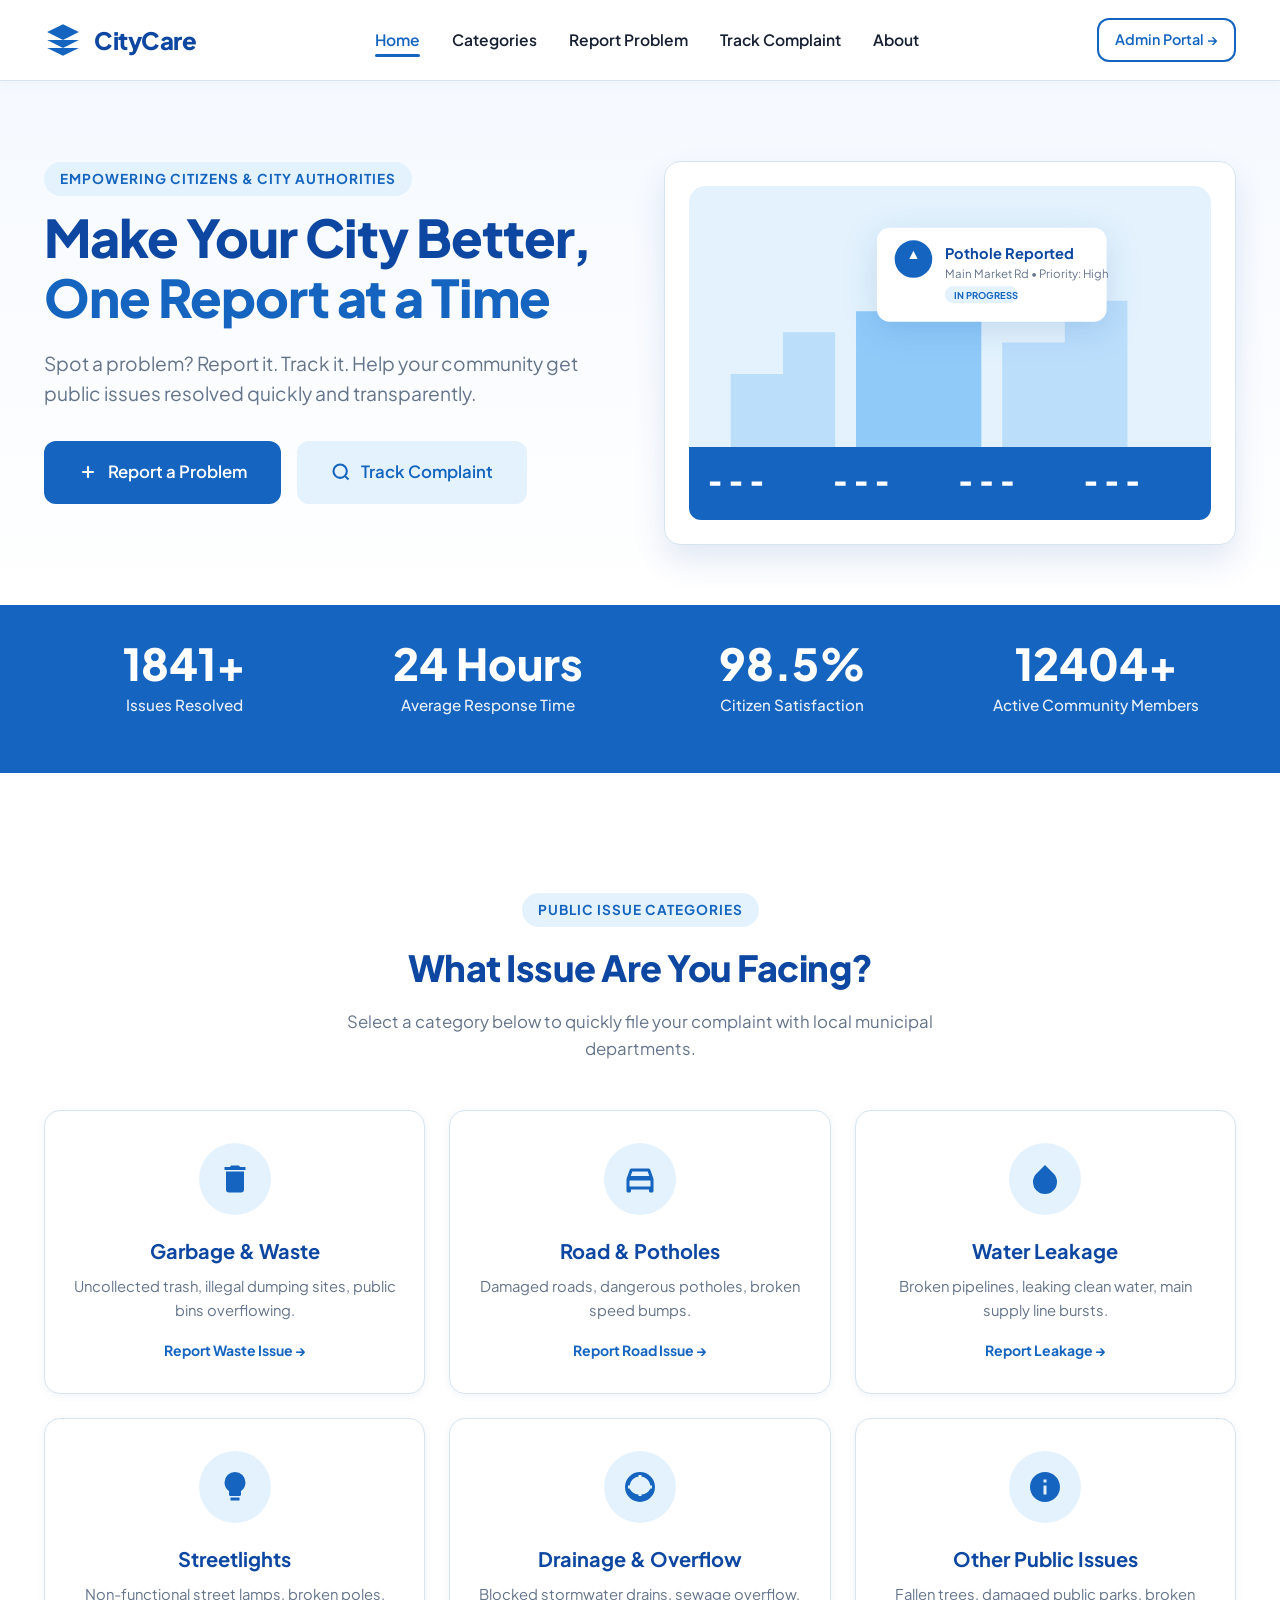
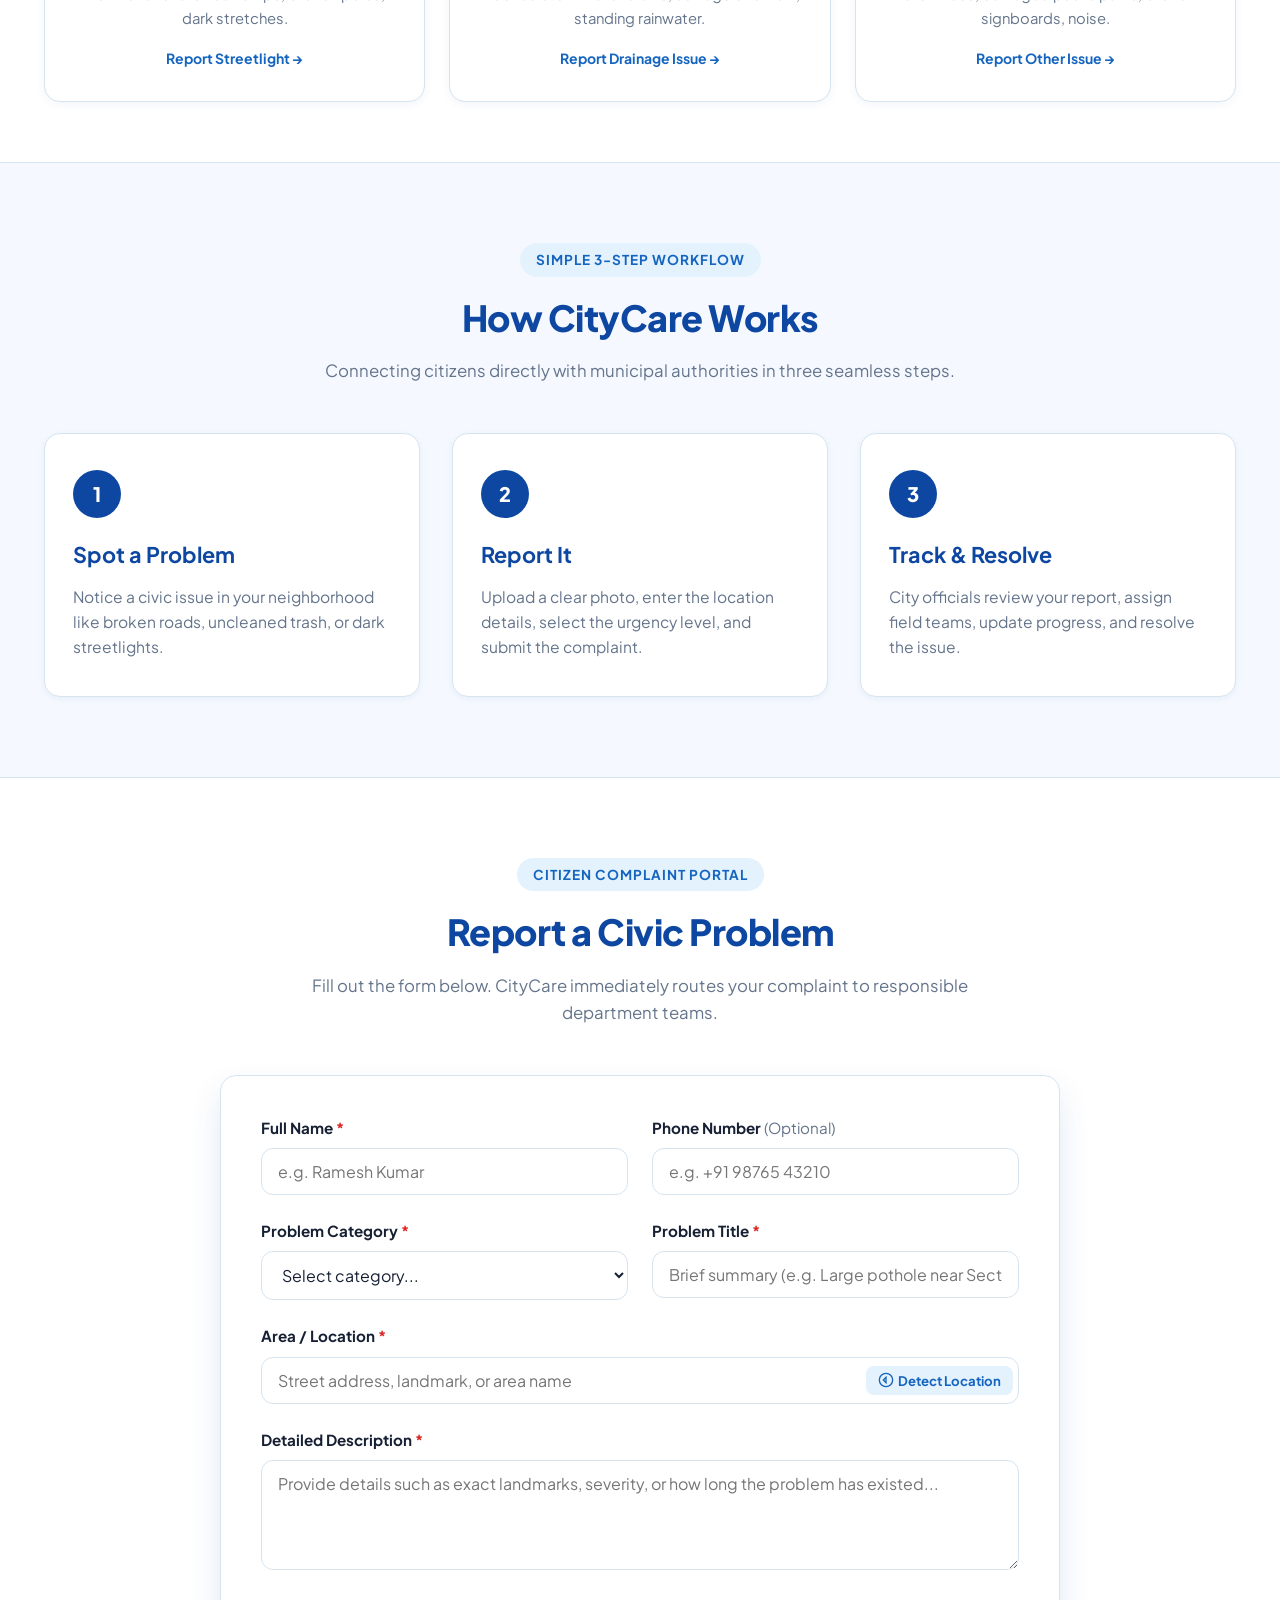
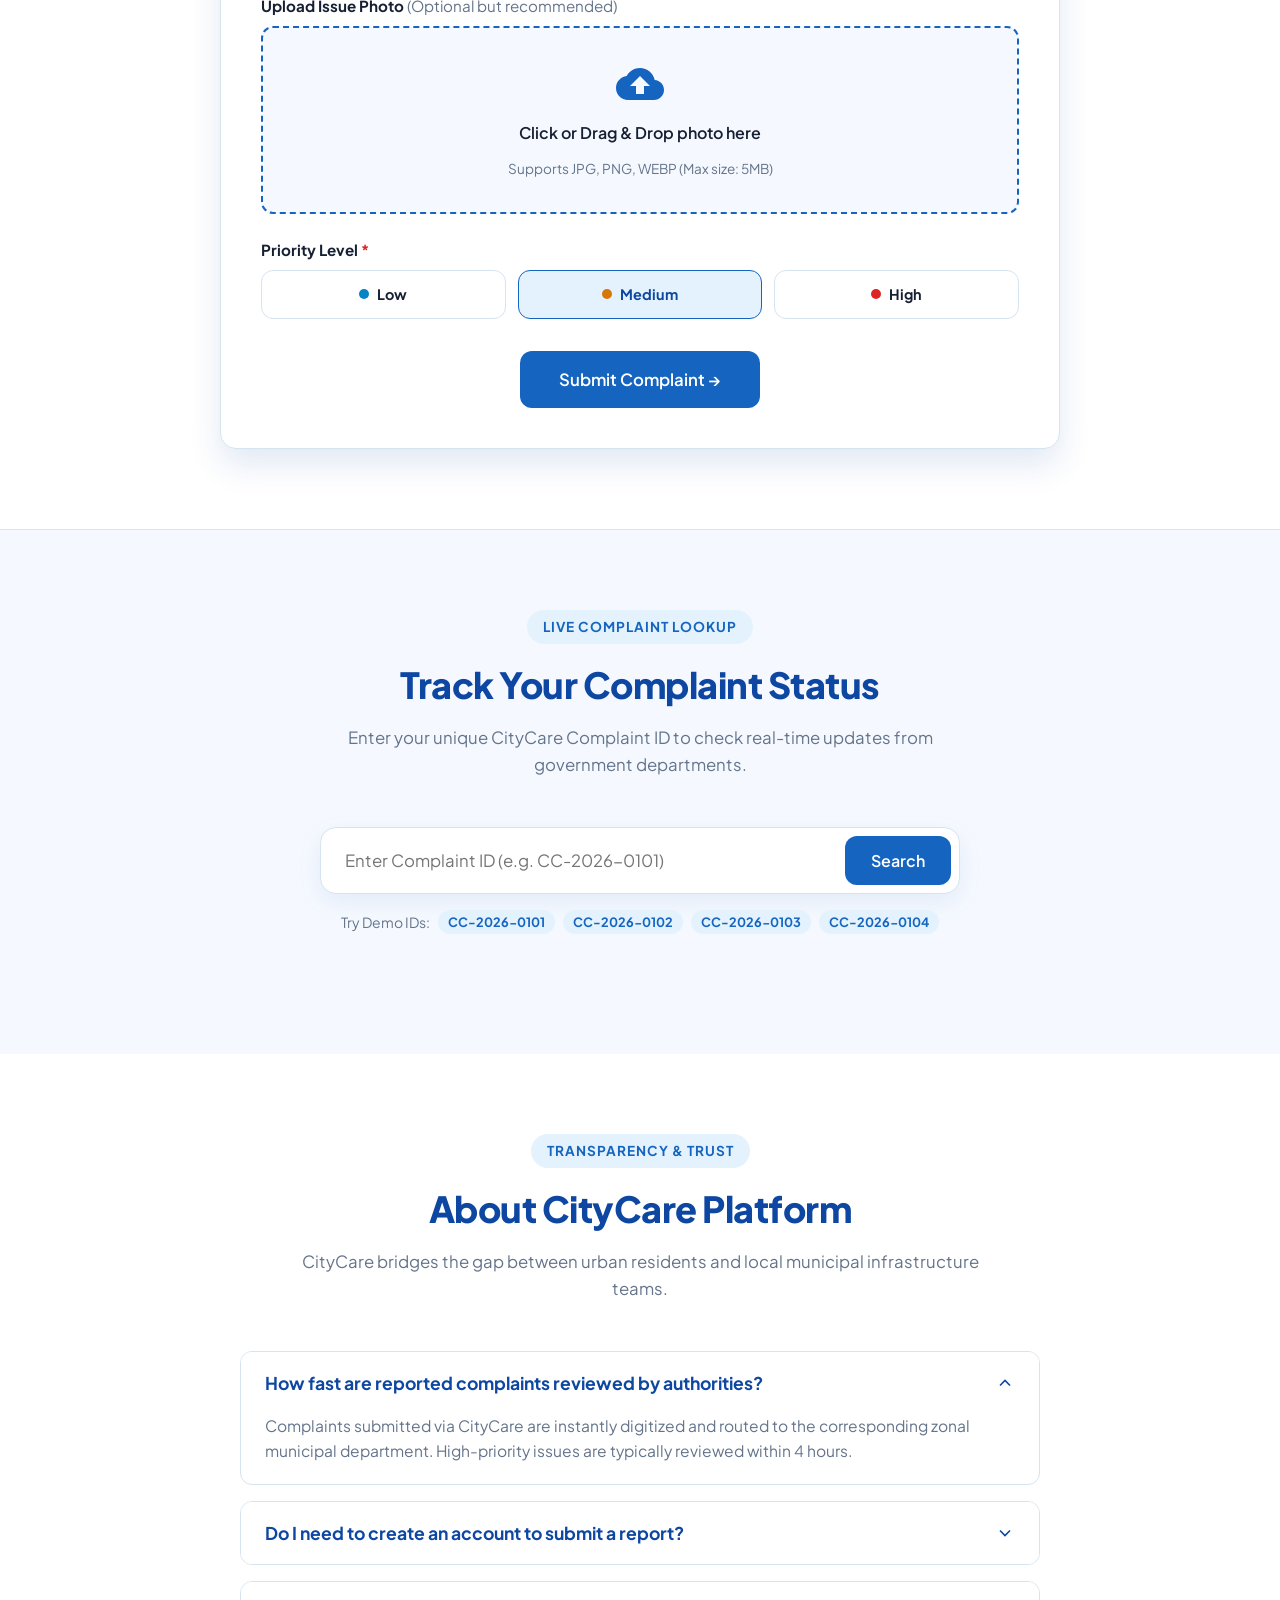
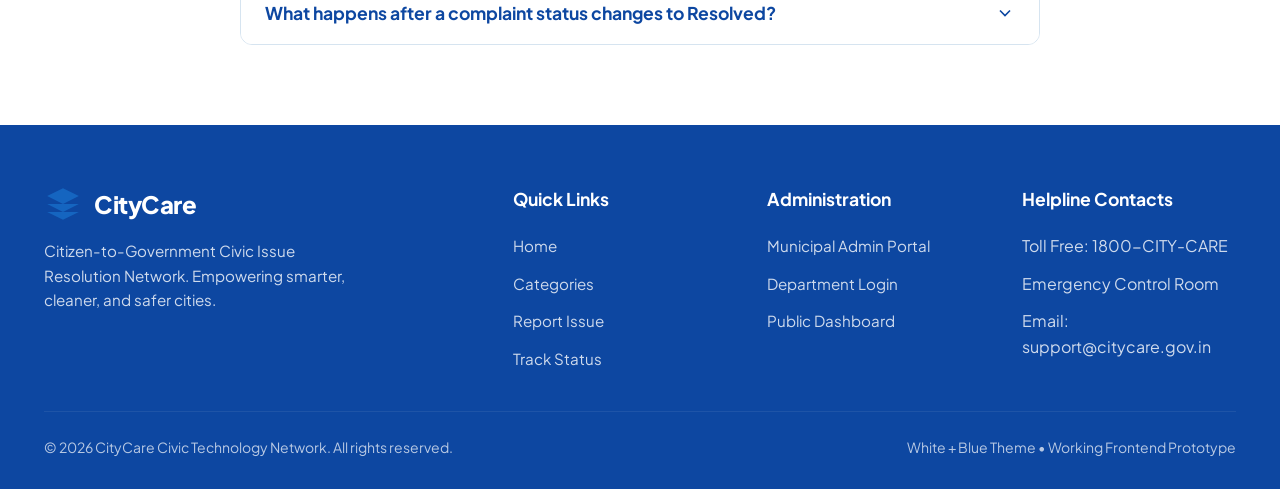
==== index.html @ cc46da88 "Add files via upload" ====
<!DOCTYPE html>
<html lang="en">
<head>
  <meta charset="UTF-8">
  <meta name="viewport" content="width=device-width, initial-scale=1.0">
  <title>CityCare - Citizen Civic Issue Reporting Platform</title>
  <meta name="description" content="CityCare allows citizens to report public issues like potholes, garbage, water leaks, streetlights, and drainage directly to local city authorities.">
  <link rel="stylesheet" href="css/style.css">
</head>
<body>

  <!-- Navigation Bar -->
  <nav class="navbar">
    <div class="container">
      <a href="#home" class="brand-logo" id="nav-brand">
        <svg viewBox="0 0 24 24">
          <path d="M12 2L2 7l10 5 10-5-10-5zM2 17l10 5 10-5M2 12l10 5 10-5"/>
        </svg>
        <span>CityCare</span>
      </a>

      <ul class="nav-links">
        <li><a href="#home" class="active">Home</a></li>
        <li><a href="#categories">Categories</a></li>
        <li><a href="#report">Report Problem</a></li>
        <li><a href="#track">Track Complaint</a></li>
        <li><a href="#about">About</a></li>
      </ul>

      <div class="nav-actions">
        <a href="admin.html" class="btn btn-outline btn-sm">Admin Portal &rarr;</a>
        <button class="hamburger-btn" id="hamburger-toggle" aria-label="Toggle Navigation Menu">
          <svg width="28" height="28" viewBox="0 0 24 24" fill="none" stroke="currentColor" stroke-width="2">
            <line x1="3" y1="12" x2="21" y2="12"></line>
            <line x1="3" y1="6" x2="21" y2="6"></line>
            <line x1="3" y1="18" x2="21" y2="18"></line>
          </svg>
        </button>
      </div>
    </div>

    <!-- Mobile Navigation Drawer -->
    <div class="mobile-nav-drawer" id="mobile-drawer">
      <a href="#home">Home</a>
      <a href="#categories">Categories</a>
      <a href="#report">Report Problem</a>
      <a href="#track">Track Complaint</a>
      <a href="#about">About</a>
      <a href="admin.html" style="color: var(--primary-blue); font-weight: 700;">Go to Admin Dashboard &rarr;</a>
    </div>
  </nav>

  <!-- Hero Section -->
  <section class="hero-section" id="home">
    <div class="container">
      <div class="hero-grid">
        <div class="hero-content">
          <span class="section-tag">Empowering Citizens & City Authorities</span>
          <h1>Make Your City Better, <span>One Report at a Time</span></h1>
          <p class="hero-subtitle">
            Spot a problem? Report it. Track it. Help your community get public issues resolved quickly and transparently.
          </p>
          <div class="hero-cta">
            <a href="#report" class="btn btn-primary btn-lg">
              <svg width="20" height="20" viewBox="0 0 24 24" fill="none" stroke="currentColor" stroke-width="2.5">
                <line x1="12" y1="5" x2="12" y2="19"></line>
                <line x1="5" y1="12" x2="19" y2="12"></line>
              </svg>
              Report a Problem
            </a>
            <a href="#track" class="btn btn-secondary btn-lg">
              <svg width="20" height="20" viewBox="0 0 24 24" fill="none" stroke="currentColor" stroke-width="2.5">
                <circle cx="11" cy="11" r="8"></circle>
                <line x1="21" y1="21" x2="16.65" y2="16.65"></line>
              </svg>
              Track Complaint
            </a>
          </div>
        </div>

        <div class="hero-banner-card">
          <svg class="hero-illustration" viewBox="0 0 500 320" fill="none" xmlns="http://www.w3.org/2000/svg">
            <rect width="500" height="320" rx="16" fill="#E3F2FD"/>
            <!-- City Skyline Backdrop -->
            <path d="M40 260V180H90V140H140V260H40Z" fill="#BBDEFB"/>
            <path d="M160 260V120H220V90H280V260H160Z" fill="#90CAF9"/>
            <path d="M300 260V150H360V110H420V260H300Z" fill="#BBDEFB"/>
            <!-- Road & Markings -->
            <rect x="0" y="250" width="500" height="70" fill="#1565C0"/>
            <line x1="20" y1="285" x2="80" y2="285" stroke="#FFFFFF" stroke-width="4" stroke-dasharray="10 10"/>
            <line x1="140" y1="285" x2="200" y2="285" stroke="#FFFFFF" stroke-width="4" stroke-dasharray="10 10"/>
            <line x1="260" y1="285" x2="320" y2="285" stroke="#FFFFFF" stroke-width="4" stroke-dasharray="10 10"/>
            <line x1="380" y1="285" x2="440" y2="285" stroke="#FFFFFF" stroke-width="4" stroke-dasharray="10 10"/>
            <!-- Pin Card Overlay -->
            <rect x="180" y="40" width="220" height="90" rx="12" fill="#FFFFFF" filter="drop-shadow(0px 8px 16px rgba(13, 71, 161, 0.15))"/>
            <circle cx="215" cy="70" r="18" fill="#1565C0"/>
            <path d="M215 62L219 70H211L215 62Z" fill="#FFFFFF"/>
            <text x="245" y="70" font-family="'Plus Jakarta Sans', sans-serif" font-weight="bold" font-size="14" fill="#0D47A1">Pothole Reported</text>
            <text x="245" y="88" font-family="'Plus Jakarta Sans', sans-serif" font-size="11" fill="#64748B">Main Market Rd • Priority: High</text>
            <rect x="245" y="96" width="70" height="16" rx="8" fill="#E3F2FD"/>
            <text x="254" y="108" font-family="'Plus Jakarta Sans', sans-serif" font-weight="bold" font-size="9" fill="#1565C0">IN PROGRESS</text>
          </svg>
        </div>
      </div>
    </div>
  </section>

  <!-- Impact Stats Counter Banner -->
  <section class="stats-strip">
    <div class="container">
      <div class="stats-grid">
        <div class="stat-item">
          <div class="stat-number" id="stat-resolved-count">1,840+</div>
          <div class="stat-label">Issues Resolved</div>
        </div>
        <div class="stat-item">
          <div class="stat-number">24 Hours</div>
          <div class="stat-label">Average Response Time</div>
        </div>
        <div class="stat-item">
          <div class="stat-number">98.5%</div>
          <div class="stat-label">Citizen Satisfaction</div>
        </div>
        <div class="stat-item">
          <div class="stat-number" id="stat-active-citizens">12,400+</div>
          <div class="stat-label">Active Community Members</div>
        </div>
      </div>
    </div>
  </section>

  <!-- Problem Categories Section -->
  <section class="categories-section" id="categories">
    <div class="container">
      <div class="section-header">
        <span class="section-tag">Public Issue Categories</span>
        <h2 class="section-title">What Issue Are You Facing?</h2>
        <p class="section-description">Select a category below to quickly file your complaint with local municipal departments.</p>
      </div>

      <div class="category-grid">
        <div class="category-card" data-category="Garbage">
          <div class="category-icon-wrapper">
            <svg viewBox="0 0 24 24"><path d="M19 4h-3.5l-1-1h-5l-1 1H5v2h14M6 19a2 2 0 002 2h8a2 2 0 002-2V7H6v12z"/></svg>
          </div>
          <h3>Garbage & Waste</h3>
          <p>Uncollected trash, illegal dumping sites, public bins overflowing.</p>
          <span class="category-action">Report Waste Issue &rarr;</span>
        </div>

        <div class="category-card" data-category="Road & Potholes">
          <div class="category-icon-wrapper">
            <svg viewBox="0 0 24 24"><path d="M18.92 6.01C18.72 5.42 18.16 5 17.5 5h-11c-.66 0-1.21.42-1.42 1.01L3 12v8c0 .55.45 1 1 1h1c.55 0 1-.45 1-1v-1h12v1c0 .55.45 1 1 1h1c.55 0 1-.45 1-1v-8l-2.08-5.99zM6.85 7h10.29l1.04 3H5.81l1.04-3zM19 17H5v-4h14v4z"/></svg>
          </div>
          <h3>Road & Potholes</h3>
          <p>Damaged roads, dangerous potholes, broken speed bumps.</p>
          <span class="category-action">Report Road Issue &rarr;</span>
        </div>

        <div class="category-card" data-category="Water Leakage">
          <div class="category-icon-wrapper">
            <svg viewBox="0 0 24 24"><path d="M12 2.69l5.66 5.66a8 8 0 11-11.31 0z"/></svg>
          </div>
          <h3>Water Leakage</h3>
          <p>Broken pipelines, leaking clean water, main supply line bursts.</p>
          <span class="category-action">Report Leakage &rarr;</span>
        </div>

        <div class="category-card" data-category="Streetlights">
          <div class="category-icon-wrapper">
            <svg viewBox="0 0 24 24"><path d="M9 21h6v-2H9v2zm3-19a7 7 0 00-7 7c0 2.38 1.19 4.47 3 5.74V17c0 .55.45 1 1 1h6c.55 0 1-.45 1-1v-2.26c1.81-1.27 3-3.36 3-5.74a7 7 0 00-7-7z"/></svg>
          </div>
          <h3>Streetlights</h3>
          <p>Non-functional street lamps, broken poles, dark stretches.</p>
          <span class="category-action">Report Streetlight &rarr;</span>
        </div>

        <div class="category-card" data-category="Drainage">
          <div class="category-icon-wrapper">
            <svg viewBox="0 0 24 24"><path d="M12 2a10 10 0 100 20 10 10 0 000-20zm1 14.93V18h-2v-1.07A7.001 7.001 0 015.07 13H4v-2h1.07A7.001 7.001 0 0111 5.07V4h2v1.07A7.001 7.001 0 0118.93 11H20v2h-1.07A7.001 7.001 0 0113 16.93z"/></svg>
          </div>
          <h3>Drainage & Overflow</h3>
          <p>Blocked stormwater drains, sewage overflow, standing rainwater.</p>
          <span class="category-action">Report Drainage Issue &rarr;</span>
        </div>

        <div class="category-card" data-category="Other">
          <div class="category-icon-wrapper">
            <svg viewBox="0 0 24 24"><path d="M12 2C6.48 2 2 6.48 2 12s4.48 10 10 10 10-4.48 10-10S17.52 2 12 2zm1 15h-2v-6h2v6zm0-8h-2V7h2v2z"/></svg>
          </div>
          <h3>Other Public Issues</h3>
          <p>Fallen trees, damaged public parks, broken signboards, noise.</p>
          <span class="category-action">Report Other Issue &rarr;</span>
        </div>
      </div>
    </div>
  </section>

  <!-- How It Works Section -->
  <section class="how-it-works-section">
    <div class="container">
      <div class="section-header">
        <span class="section-tag">Simple 3-Step Workflow</span>
        <h2 class="section-title">How CityCare Works</h2>
        <p class="section-description">Connecting citizens directly with municipal authorities in three seamless steps.</p>
      </div>

      <div class="steps-grid">
        <div class="step-card">
          <div class="step-number">1</div>
          <h3>Spot a Problem</h3>
          <p>Notice a civic issue in your neighborhood like broken roads, uncleaned trash, or dark streetlights.</p>
        </div>

        <div class="step-card">
          <div class="step-number">2</div>
          <h3>Report It</h3>
          <p>Upload a clear photo, enter the location details, select the urgency level, and submit the complaint.</p>
        </div>

        <div class="step-card">
          <div class="step-number">3</div>
          <h3>Track & Resolve</h3>
          <p>City officials review your report, assign field teams, update progress, and resolve the issue.</p>
        </div>
      </div>
    </div>
  </section>

  <!-- Report Problem Form Section -->
  <section class="report-section" id="report">
    <div class="container">
      <div class="section-header">
        <span class="section-tag">Citizen Complaint Portal</span>
        <h2 class="section-title">Report a Civic Problem</h2>
        <p class="section-description">Fill out the form below. CityCare immediately routes your complaint to responsible department teams.</p>
      </div>

      <div class="form-wrapper">
        <form id="complaint-form" novalidate>
          <div class="form-grid">
            
            <!-- Citizen Full Name -->
            <div class="form-group">
              <label for="fullName" class="form-label">Full Name <span class="required">*</span></label>
              <input type="text" id="fullName" class="form-control" placeholder="e.g. Ramesh Kumar" required>
            </div>

            <!-- Phone Number -->
            <div class="form-group">
              <label for="phoneNumber" class="form-label">Phone Number <span style="font-weight: normal; color: var(--text-muted);">(Optional)</span></label>
              <input type="tel" id="phoneNumber" class="form-control" placeholder="e.g. +91 98765 43210">
            </div>

            <!-- Problem Category -->
            <div class="form-group">
              <label for="category" class="form-label">Problem Category <span class="required">*</span></label>
              <select id="category" class="form-control" required>
                <option value="" disabled selected>Select category...</option>
                <option value="Garbage">Garbage & Waste</option>
                <option value="Road & Potholes">Road & Potholes</option>
                <option value="Water Leakage">Water Leakage</option>
                <option value="Streetlights">Streetlights</option>
                <option value="Drainage">Drainage & Overflow</option>
                <option value="Other">Other Public Issues</option>
              </select>
            </div>

            <!-- Problem Title -->
            <div class="form-group">
              <label for="title" class="form-label">Problem Title <span class="required">*</span></label>
              <input type="text" id="title" class="form-control" placeholder="Brief summary (e.g. Large pothole near Sector 5 market)" required>
            </div>

            <!-- Area / Location -->
            <div class="form-group full-width">
              <label for="location" class="form-label">Area / Location <span class="required">*</span></label>
              <div class="location-input-group">
                <input type="text" id="location" class="form-control" placeholder="Street address, landmark, or area name" required>
                <button type="button" class="btn-locate" id="btn-detect-location">
                  <svg width="16" height="16" viewBox="0 0 24 24" fill="none" stroke="currentColor" stroke-width="2">
                    <circle cx="12" cy="12" r="10"></circle>
                    <polygon points="12 8 8 12 12 16 12 8"></polygon>
                  </svg>
                  Detect Location
                </button>
              </div>
            </div>

            <!-- Problem Description -->
            <div class="form-group full-width">
              <label for="description" class="form-label">Detailed Description <span class="required">*</span></label>
              <textarea id="description" class="form-control" rows="4" placeholder="Provide details such as exact landmarks, severity, or how long the problem has existed..." required></textarea>
            </div>

            <!-- Photo Upload Dropzone -->
            <div class="form-group full-width">
              <label class="form-label">Upload Issue Photo <span style="font-weight: normal; color: var(--text-muted);">(Optional but recommended)</span></label>
              
              <div class="dropzone" id="upload-dropzone">
                <div class="dropzone-content">
                  <svg viewBox="0 0 24 24">
                    <path d="M19.35 10.04C18.67 6.59 15.64 4 12 4 9.11 4 6.6 5.64 5.35 8.04 2.34 8.36 0 10.91 0 14c0 3.31 2.69 6 6 6h13c2.76 0 5-2.24 5-5 0-2.64-2.05-4.78-4.65-4.96zM14 13v4h-4v-4H7l5-5 5 5h-3z"/>
                  </svg>
                  <div class="dropzone-text">Click or Drag & Drop photo here</div>
                  <div class="dropzone-hint">Supports JPG, PNG, WEBP (Max size: 5MB)</div>
                </div>
                <input type="file" id="photo-file" class="file-input-hidden" accept="image/*">
              </div>

              <!-- Live Photo Preview -->
              <div class="image-preview-container" id="preview-container">
                <img id="image-preview" class="image-preview-img" src="" alt="Uploaded Issue Preview">
                <button type="button" class="btn-remove-image" id="btn-remove-image" title="Remove photo">&times;</button>
              </div>
            </div>

            <!-- Priority Radios -->
            <div class="form-group full-width">
              <label class="form-label">Priority Level <span class="required">*</span></label>
              <div class="priority-selector">
                <div class="priority-option">
                  <input type="radio" name="priority" id="priority-low" value="Low">
                  <label for="priority-low" class="priority-label">
                    <span class="priority-dot dot-low"></span> Low
                  </label>
                </div>
                <div class="priority-option">
                  <input type="radio" name="priority" id="priority-medium" value="Medium" checked>
                  <label for="priority-medium" class="priority-label">
                    <span class="priority-dot dot-medium"></span> Medium
                  </label>
                </div>
                <div class="priority-option">
                  <input type="radio" name="priority" id="priority-high" value="High">
                  <label for="priority-high" class="priority-label">
                    <span class="priority-dot dot-high"></span> High
                  </label>
                </div>
              </div>
            </div>

          </div>

          <div style="margin-top: 32px; text-align: center;">
            <button type="submit" class="btn btn-primary btn-lg" style="min-width: 240px;">
              Submit Complaint &rarr;
            </button>
          </div>
        </form>
      </div>
    </div>
  </section>

  <!-- Track Complaint Section -->
  <section class="track-section" id="track">
    <div class="container">
      <div class="section-header">
        <span class="section-tag">Live Complaint Lookup</span>
        <h2 class="section-title">Track Your Complaint Status</h2>
        <p class="section-description">Enter your unique CityCare Complaint ID to check real-time updates from government departments.</p>
      </div>

      <div class="track-search-box">
        <div class="search-input-group">
          <input type="text" id="track-id-input" placeholder="Enter Complaint ID (e.g. CC-2026-0101)">
          <button type="button" class="btn btn-primary" id="btn-track-submit">
            Search
          </button>
        </div>

        <div class="sample-ids-wrapper">
          <span>Try Demo IDs:</span>
          <button class="sample-chip" data-id="CC-2026-0101">CC-2026-0101</button>
          <button class="sample-chip" data-id="CC-2026-0102">CC-2026-0102</button>
          <button class="sample-chip" data-id="CC-2026-0103">CC-2026-0103</button>
          <button class="sample-chip" data-id="CC-2026-0104">CC-2026-0104</button>
        </div>
      </div>

      <!-- Track Results Card -->
      <div class="track-result-card" id="track-result-card">
        <div class="track-header">
          <div>
            <div class="track-id-title" id="res-id">CC-2026-0000</div>
            <div style="font-size: 0.875rem; color: var(--text-muted);" id="res-date">Submitted on Sept 12, 2026</div>
          </div>
          <div style="display: flex; gap: 12px;">
            <span class="badge badge-priority-high" id="res-priority-badge">HIGH PRIORITY</span>
            <span class="badge badge-pending" id="res-status-badge">PENDING</span>
          </div>
        </div>

        <div class="track-body">
          
          <!-- Visual Timeline Stepper -->
          <div class="timeline-stepper">
            <div class="timeline-progress-line" id="timeline-progress-bar"></div>
            
            <div class="timeline-step" id="step-submitted">
              <div class="step-bubble">1</div>
              <div class="step-label">Submitted</div>
            </div>

            <div class="timeline-step" id="step-pending">
              <div class="step-bubble">2</div>
              <div class="step-label">Pending</div>
            </div>

            <div class="timeline-step" id="step-assigned">
              <div class="step-bubble">3</div>
              <div class="step-label">Assigned</div>
            </div>

            <div class="timeline-step" id="step-in-progress">
              <div class="step-bubble">4</div>
              <div class="step-label">In Progress</div>
            </div>

            <div class="timeline-step" id="step-resolved">
              <div class="step-bubble">5</div>
              <div class="step-label">Resolved</div>
            </div>
          </div>

          <!-- Complaint Information Grid -->
          <div class="track-details-grid">
            <div>
              <div class="detail-group">
                <div class="detail-label">Problem Category</div>
                <div class="detail-value" id="res-category">Road & Potholes</div>
              </div>

              <div class="detail-group">
                <div class="detail-label">Issue Title</div>
                <div class="detail-value" id="res-title">Pothole near main junction</div>
              </div>

              <div class="detail-group">
                <div class="detail-label">Location / Area</div>
                <div class="detail-value" id="res-location">MG Road, Sector 4</div>
              </div>

              <div class="detail-group">
                <div class="detail-label">Description</div>
                <div class="detail-value" id="res-description" style="font-weight: normal; color: var(--text-dark);">
                  Large pothole causing traffic obstruction.
                </div>
              </div>

              <div class="detail-group" id="res-admin-remarks-group" style="display: none;">
                <div class="detail-label" style="color: var(--primary-blue);">Official Dept Remarks</div>
                <div class="detail-value" id="res-admin-remarks" style="background-color: var(--light-blue); padding: 12px; border-radius: var(--radius-md); font-size: 0.95rem;">
                  Field crew assigned. Repair work scheduled.
                </div>
              </div>
            </div>

            <!-- Uploaded Image View -->
            <div>
              <div class="detail-label">Uploaded Image</div>
              <div class="track-photo-container">
                <img id="res-photo" src="" alt="Issue Photo">
              </div>
            </div>
          </div>

        </div>
      </div>

      <!-- Error Not Found Card -->
      <div class="track-error-card" id="track-error-card">
        <svg width="48" height="48" viewBox="0 0 24 24" fill="none" stroke="currentColor" stroke-width="2" style="margin-bottom: 12px;">
          <circle cx="12" cy="12" r="10"></circle>
          <line x1="12" y1="8" x2="12" y2="12"></line>
          <line x1="12" y1="16" x2="12.01" y2="16"></line>
        </svg>
        <h3 style="font-size: 1.25rem; font-weight: 700; margin-bottom: 8px;">Complaint Not Found</h3>
        <p style="font-size: 0.95rem;">We couldn't find any complaint matching ID "<span id="error-input-id"></span>". Please double-check the Complaint ID and search again.</p>
      </div>

    </div>
  </section>

  <!-- About & FAQ Section -->
  <section class="about-section" id="about">
    <div class="container">
      <div class="section-header">
        <span class="section-tag">Transparency & Trust</span>
        <h2 class="section-title">About CityCare Platform</h2>
        <p class="section-description">CityCare bridges the gap between urban residents and local municipal infrastructure teams.</p>
      </div>

      <div class="faq-accordion">
        <div class="faq-item active">
          <button class="faq-question">
            <span>How fast are reported complaints reviewed by authorities?</span>
            <svg class="faq-icon" width="20" height="20" viewBox="0 0 24 24" fill="none" stroke="currentColor" stroke-width="2"><polyline points="6 9 12 15 18 9"></polyline></svg>
          </button>
          <div class="faq-answer">
            Complaints submitted via CityCare are instantly digitized and routed to the corresponding zonal municipal department. High-priority issues are typically reviewed within 4 hours.
          </div>
        </div>

        <div class="faq-item">
          <button class="faq-question">
            <span>Do I need to create an account to submit a report?</span>
            <svg class="faq-icon" width="20" height="20" viewBox="0 0 24 24" fill="none" stroke="currentColor" stroke-width="2"><polyline points="6 9 12 15 18 9"></polyline></svg>
          </button>
          <div class="faq-answer">
            No registration is required! You can file complaints immediately by entering your name and location. You receive a unique Complaint ID (e.g. CC-2026-0001) to track progress anytime.
          </div>
        </div>

        <div class="faq-item">
          <button class="faq-question">
            <span>What happens after a complaint status changes to Resolved?</span>
            <svg class="faq-icon" width="20" height="20" viewBox="0 0 24 24" fill="none" stroke="currentColor" stroke-width="2"><polyline points="6 9 12 15 18 9"></polyline></svg>
          </button>
          <div class="faq-answer">
            When field inspectors complete work on-site, they mark the complaint as "Resolved" in the Admin Dashboard, which immediately updates your tracking page status timeline.
          </div>
        </div>
      </div>
    </div>
  </section>

  <!-- Footer -->
  <footer class="footer">
    <div class="container">
      <div class="footer-grid">
        <div class="footer-brand">
          <div class="brand-logo" style="color: #FFFFFF;">
            <svg viewBox="0 0 24 24" fill="#FFFFFF"><path d="M12 2L2 7l10 5 10-5-10-5zM2 17l10 5 10-5M2 12l10 5 10-5"/></svg>
            <span>CityCare</span>
          </div>
          <p>Citizen-to-Government Civic Issue Resolution Network. Empowering smarter, cleaner, and safer cities.</p>
        </div>

        <div>
          <div class="footer-title">Quick Links</div>
          <ul class="footer-links">
            <li><a href="#home">Home</a></li>
            <li><a href="#categories">Categories</a></li>
            <li><a href="#report">Report Issue</a></li>
            <li><a href="#track">Track Status</a></li>
          </ul>
        </div>

        <div>
          <div class="footer-title">Administration</div>
          <ul class="footer-links">
            <li><a href="admin.html">Municipal Admin Portal</a></li>
            <li><a href="admin.html">Department Login</a></li>
            <li><a href="#track">Public Dashboard</a></li>
          </ul>
        </div>

        <div>
          <div class="footer-title">Helpline Contacts</div>
          <ul class="footer-links">
            <li><span style="opacity: 0.8;">Toll Free: 1800-CITY-CARE</span></li>
            <li><span style="opacity: 0.8;">Emergency Control Room</span></li>
            <li><span style="opacity: 0.8;">Email: support@citycare.gov.in</span></li>
          </ul>
        </div>
      </div>

      <div class="footer-bottom">
        <div>&copy; 2026 CityCare Civic Technology Network. All rights reserved.</div>
        <div>White + Blue Theme • Working Frontend Prototype</div>
      </div>
    </div>
  </footer>

  <!-- Submission Success Modal -->
  <div class="modal-overlay" id="success-modal">
    <div class="modal-card">
      <div class="modal-icon-success">
        <svg viewBox="0 0 24 24">
          <path d="M9 16.17L4.83 12l-1.42 1.41L9 19 21 7l-1.41-1.41z"/>
        </svg>
      </div>
      <h3 style="font-size: 1.5rem; font-weight: 800; color: var(--dark-blue);">Complaint Submitted Successfully!</h3>
      <p style="color: var(--text-muted); margin-top: 8px;">Your report has been logged and assigned to local municipal department authorities.</p>

      <div class="complaint-id-box" id="modal-complaint-id">
        CC-2026-0001
      </div>

      <p style="font-size: 0.875rem; color: var(--text-muted); margin-bottom: 24px;">
        Please save or copy this Complaint ID to track status updates.
      </p>

      <div style="display: flex; gap: 12px; justify-content: center;">
        <button class="btn btn-secondary" id="btn-copy-id">
          Copy ID
        </button>
        <button class="btn btn-primary" id="btn-modal-track">
          Track Complaint Now &rarr;
        </button>
      </div>
    </div>
  </div>

  <!-- Toast Notification Container -->
  <div class="toast-container" id="toast-container"></div>

  <!-- Supabase CDN SDK & Application Scripts -->
  <script src="https://cdn.jsdelivr.net/npm/@supabase/supabase-js@2"></script>
  <script src="js/config.js"></script>
  <script src="js/supabaseClient.js"></script>
  <script src="js/script.js"></script>
</body>
</html>
---- css/style.css ----
/* ==========================================================================
   CityCare - Citizen Portal Stylesheet
   Theme: White + Blue Professional Civic Theme
   ========================================================================== */

@import url('https://fonts.googleapis.com/css2?family=Plus+Jakarta+Sans:wght@400;500;600;700;800&display=swap');

:root {
  /* Color Palette - White + Blue Theme */
  --primary-blue: #1565C0;
  --dark-blue: #0D47A1;
  --light-blue: #E3F2FD;
  --accent-blue: #1E88E5;
  --hover-blue: #0B51A6;
  --bg-white: #FFFFFF;
  --bg-secondary: #F5F9FF;
  --bg-card: #FFFFFF;
  --text-dark: #172033;
  --text-muted: #64748B;
  --border-color: #D6E4F0;
  --border-focus: #1565C0;
  --shadow-sm: 0 2px 8px rgba(13, 71, 161, 0.06);
  --shadow-md: 0 8px 24px rgba(13, 71, 161, 0.08);
  --shadow-lg: 0 16px 32px rgba(13, 71, 161, 0.12);
  
  /* Status Colors */
  --status-pending-bg: #E3F2FD;
  --status-pending-text: #1565C0;
  --status-assigned-bg: #E0F2FE;
  --status-assigned-text: #0284C7;
  --status-progress-bg: #FFF7ED;
  --status-progress-text: #C2410C;
  --status-resolved-bg: #ECFDF5;
  --status-resolved-text: #047857;

  /* Priority Colors */
  --priority-low-bg: #F0F9FF;
  --priority-low-text: #0369A1;
  --priority-medium-bg: #FFFBEB;
  --priority-medium-text: #B45309;
  --priority-high-bg: #FEF2F2;
  --priority-high-text: #B91C1C;

  /* Geometry & Radius */
  --radius-sm: 8px;
  --radius-md: 12px;
  --radius-lg: 16px;
  --radius-full: 9999px;
  --transition: all 0.25s cubic-bezier(0.4, 0, 0.2, 1);
}

/* Base Resets */
*, *::before, *::after {
  box-sizing: border-box;
  margin: 0;
  padding: 0;
}

html {
  scroll-behavior: smooth;
  font-family: 'Plus Jakarta Sans', -apple-system, BlinkMacSystemFont, 'Segoe UI', Roboto, sans-serif;
  color: var(--text-dark);
  background-color: var(--bg-white);
  line-height: 1.6;
}

body {
  overflow-x: hidden;
  min-height: 100vh;
  display: flex;
  flex-direction: column;
}

a {
  color: var(--primary-blue);
  text-decoration: none;
  transition: var(--transition);
}

a:hover {
  color: var(--dark-blue);
}

button, input, select, textarea {
  font-family: inherit;
  font-size: 1rem;
}

.container {
  width: 100%;
  max-width: 1240px;
  margin: 0 auto;
  padding: 0 24px;
}

/* Helper Utilities */
.text-center { text-align: center; }
.badge {
  display: inline-flex;
  align-items: center;
  gap: 6px;
  padding: 6px 14px;
  border-radius: var(--radius-full);
  font-size: 0.825rem;
  font-weight: 700;
  text-transform: uppercase;
  letter-spacing: 0.5px;
}

.badge-pending { background-color: var(--status-pending-bg); color: var(--status-pending-text); }
.badge-assigned { background-color: var(--status-assigned-bg); color: var(--status-assigned-text); }
.badge-in-progress { background-color: var(--status-progress-bg); color: var(--status-progress-text); }
.badge-resolved { background-color: var(--status-resolved-bg); color: var(--status-resolved-text); }

.badge-priority-low { background-color: var(--priority-low-bg); color: var(--priority-low-text); }
.badge-priority-medium { background-color: var(--priority-medium-bg); color: var(--priority-medium-text); }
.badge-priority-high { background-color: var(--priority-high-bg); color: var(--priority-high-text); }

/* Buttons */
.btn {
  display: inline-flex;
  align-items: center;
  justify-content: center;
  gap: 10px;
  padding: 12px 24px;
  border-radius: var(--radius-md);
  font-weight: 600;
  cursor: pointer;
  border: 2px solid transparent;
  transition: var(--transition);
  outline: none;
  white-space: nowrap;
}

.btn-primary {
  background-color: var(--primary-blue);
  color: var(--bg-white);
}

.btn-primary:hover {
  background-color: var(--dark-blue);
  box-shadow: 0 6px 18px rgba(21, 101, 192, 0.3);
  transform: translateY(-2px);
}

.btn-outline {
  background-color: transparent;
  border-color: var(--primary-blue);
  color: var(--primary-blue);
}

.btn-outline:hover {
  background-color: var(--light-blue);
  color: var(--dark-blue);
  transform: translateY(-2px);
}

.btn-secondary {
  background-color: var(--light-blue);
  color: var(--primary-blue);
}

.btn-secondary:hover {
  background-color: #D0E4FB;
  color: var(--dark-blue);
}

.btn-sm {
  padding: 8px 16px;
  font-size: 0.9rem;
}

.btn-lg {
  padding: 16px 32px;
  font-size: 1.05rem;
}

/* Dynamic Navbar */
.navbar {
  position: sticky;
  top: 0;
  z-index: 1000;
  background-color: rgba(255, 255, 255, 0.95);
  backdrop-filter: blur(10px);
  border-bottom: 1px solid var(--border-color);
  box-shadow: 0 2px 12px rgba(13, 71, 161, 0.04);
}

.navbar .container {
  display: flex;
  align-items: center;
  justify-content: space-between;
  height: 80px;
}

.brand-logo {
  display: flex;
  align-items: center;
  gap: 12px;
  font-size: 1.5rem;
  font-weight: 800;
  color: var(--dark-blue);
  letter-spacing: -0.5px;
}

.brand-logo svg {
  width: 38px;
  height: 38px;
  fill: var(--primary-blue);
}

.nav-links {
  display: flex;
  align-items: center;
  gap: 32px;
  list-style: none;
}

.nav-links a {
  font-weight: 600;
  color: var(--text-dark);
  font-size: 0.975rem;
  position: relative;
  padding: 6px 0;
}

.nav-links a:hover,
.nav-links a.active {
  color: var(--primary-blue);
}

.nav-links a.active::after {
  content: '';
  position: absolute;
  bottom: -2px;
  left: 0;
  width: 100%;
  height: 3px;
  background-color: var(--primary-blue);
  border-radius: 2px;
}

.nav-actions {
  display: flex;
  align-items: center;
  gap: 16px;
}

.hamburger-btn {
  display: none;
  background: none;
  border: none;
  cursor: pointer;
  padding: 8px;
  color: var(--text-dark);
}

.mobile-nav-drawer {
  display: none;
  flex-direction: column;
  background-color: var(--bg-white);
  border-bottom: 1px solid var(--border-color);
  padding: 16px 24px;
  gap: 16px;
}

.mobile-nav-drawer.active {
  display: flex;
}

.mobile-nav-drawer a {
  font-weight: 600;
  color: var(--text-dark);
  padding: 10px 0;
  border-bottom: 1px solid var(--bg-secondary);
}

/* Hero Section */
.hero-section {
  padding: 80px 0 60px;
  background: linear-gradient(180deg, var(--bg-secondary) 0%, var(--bg-white) 100%);
  position: relative;
  overflow: hidden;
}

.hero-grid {
  display: grid;
  grid-template-columns: 1fr 1fr;
  gap: 48px;
  align-items: center;
}

.hero-content h1 {
  font-size: 3.25rem;
  font-weight: 800;
  line-height: 1.15;
  color: var(--dark-blue);
  margin-bottom: 20px;
  letter-spacing: -1px;
}

.hero-content h1 span {
  color: var(--primary-blue);
}

.hero-subtitle {
  font-size: 1.2rem;
  color: var(--text-muted);
  margin-bottom: 32px;
  max-width: 540px;
}

.hero-cta {
  display: flex;
  gap: 16px;
  flex-wrap: wrap;
  margin-bottom: 40px;
}

.hero-banner-card {
  background-color: var(--bg-white);
  border-radius: var(--radius-lg);
  padding: 24px;
  box-shadow: var(--shadow-lg);
  border: 1px solid var(--border-color);
  position: relative;
}

.hero-illustration {
  width: 100%;
  height: auto;
  border-radius: var(--radius-md);
  display: block;
}

/* Stats Counter Section */
.stats-strip {
  padding: 40px 0;
  background-color: var(--primary-blue);
  color: var(--bg-white);
  margin-top: -20px;
  margin-bottom: 60px;
}

.stats-grid {
  display: grid;
  grid-template-columns: repeat(4, 1fr);
  gap: 24px;
  text-align: center;
}

.stat-item {
  padding: 16px;
}

.stat-number {
  font-size: 2.75rem;
  font-weight: 800;
  line-height: 1;
  margin-bottom: 8px;
  color: #FFFFFF;
}

.stat-label {
  font-size: 0.95rem;
  opacity: 0.9;
  font-weight: 500;
}

/* Section Header */
.section-header {
  text-align: center;
  max-width: 680px;
  margin: 0 auto 48px;
}

.section-tag {
  display: inline-block;
  color: var(--primary-blue);
  background-color: var(--light-blue);
  font-weight: 700;
  font-size: 0.85rem;
  text-transform: uppercase;
  letter-spacing: 1px;
  padding: 6px 16px;
  border-radius: var(--radius-full);
  margin-bottom: 12px;
}

.section-title {
  font-size: 2.25rem;
  font-weight: 800;
  color: var(--dark-blue);
  margin-bottom: 12px;
  letter-spacing: -0.5px;
}

.section-description {
  font-size: 1.05rem;
  color: var(--text-muted);
}

/* Problem Categories Grid */
.categories-section {
  padding: 60px 0;
}

.category-grid {
  display: grid;
  grid-template-columns: repeat(3, 1fr);
  gap: 24px;
}

.category-card {
  background-color: var(--bg-white);
  border: 1px solid var(--border-color);
  border-radius: var(--radius-lg);
  padding: 32px 24px;
  text-align: center;
  cursor: pointer;
  transition: var(--transition);
  box-shadow: var(--shadow-sm);
  display: flex;
  flex-direction: column;
  align-items: center;
}

.category-card:hover {
  transform: translateY(-6px);
  border-color: var(--primary-blue);
  box-shadow: var(--shadow-md);
  background-color: var(--bg-secondary);
}

.category-icon-wrapper {
  width: 72px;
  height: 72px;
  border-radius: var(--radius-full);
  background-color: var(--light-blue);
  display: flex;
  align-items: center;
  justify-content: center;
  margin-bottom: 20px;
  transition: var(--transition);
}

.category-card:hover .category-icon-wrapper {
  background-color: var(--primary-blue);
}

.category-icon-wrapper svg {
  width: 36px;
  height: 36px;
  fill: var(--primary-blue);
  transition: var(--transition);
}

.category-card:hover .category-icon-wrapper svg {
  fill: var(--bg-white);
}

.category-card h3 {
  font-size: 1.25rem;
  font-weight: 700;
  color: var(--dark-blue);
  margin-bottom: 8px;
}

.category-card p {
  font-size: 0.925rem;
  color: var(--text-muted);
  margin-bottom: 16px;
}

.category-action {
  font-size: 0.875rem;
  font-weight: 700;
  color: var(--primary-blue);
  display: flex;
  align-items: center;
  gap: 4px;
}

/* How It Works Section */
.how-it-works-section {
  padding: 80px 0;
  background-color: var(--bg-secondary);
  border-top: 1px solid var(--border-color);
  border-bottom: 1px solid var(--border-color);
}

.steps-grid {
  display: grid;
  grid-template-columns: repeat(3, 1fr);
  gap: 32px;
  position: relative;
}

.step-card {
  background-color: var(--bg-white);
  border: 1px solid var(--border-color);
  border-radius: var(--radius-lg);
  padding: 36px 28px;
  position: relative;
  box-shadow: var(--shadow-sm);
}

.step-number {
  width: 48px;
  height: 48px;
  border-radius: var(--radius-full);
  background-color: var(--dark-blue);
  color: var(--bg-white);
  font-size: 1.25rem;
  font-weight: 800;
  display: flex;
  align-items: center;
  justify-content: center;
  margin-bottom: 20px;
}

.step-card h3 {
  font-size: 1.35rem;
  font-weight: 700;
  color: var(--dark-blue);
  margin-bottom: 12px;
}

.step-card p {
  color: var(--text-muted);
  font-size: 0.975rem;
}

/* Report Form Section */
.report-section {
  padding: 80px 0;
  background-color: var(--bg-white);
}

.form-wrapper {
  max-width: 840px;
  margin: 0 auto;
  background-color: var(--bg-white);
  border: 1px solid var(--border-color);
  border-radius: var(--radius-lg);
  padding: 40px;
  box-shadow: var(--shadow-lg);
}

.form-grid {
  display: grid;
  grid-template-columns: 1fr 1fr;
  gap: 24px;
}

.form-group {
  display: flex;
  flex-direction: column;
  gap: 8px;
}

.form-group.full-width {
  grid-column: span 2;
}

.form-label {
  font-weight: 700;
  font-size: 0.95rem;
  color: var(--text-dark);
}

.form-label .required {
  color: #DC2626;
}

.form-control {
  width: 100%;
  padding: 12px 16px;
  border-radius: var(--radius-md);
  border: 1.5px solid var(--border-color);
  background-color: var(--bg-white);
  color: var(--text-dark);
  transition: var(--transition);
}

.form-control:focus {
  outline: none;
  border-color: var(--border-focus);
  box-shadow: 0 0 0 4px rgba(21, 101, 192, 0.12);
}

.location-input-group {
  position: relative;
  display: flex;
  align-items: center;
}

.location-input-group input {
  padding-right: 140px;
}

.btn-locate {
  position: absolute;
  right: 6px;
  padding: 6px 12px;
  font-size: 0.825rem;
  border-radius: var(--radius-sm);
  background-color: var(--light-blue);
  color: var(--primary-blue);
  border: none;
  cursor: pointer;
  font-weight: 700;
  display: flex;
  align-items: center;
  gap: 4px;
  transition: var(--transition);
}

.btn-locate:hover {
  background-color: var(--primary-blue);
  color: var(--bg-white);
}

/* Image Upload Dropzone */
.dropzone {
  border: 2px dashed var(--primary-blue);
  background-color: var(--bg-secondary);
  border-radius: var(--radius-md);
  padding: 32px;
  text-align: center;
  cursor: pointer;
  transition: var(--transition);
  position: relative;
}

.dropzone:hover, .dropzone.dragover {
  background-color: var(--light-blue);
  border-color: var(--dark-blue);
}

.dropzone-content {
  display: flex;
  flex-direction: column;
  align-items: center;
  gap: 12px;
}

.dropzone svg {
  width: 48px;
  height: 48px;
  fill: var(--primary-blue);
}

.dropzone-text {
  font-weight: 600;
  color: var(--text-dark);
}

.dropzone-hint {
  font-size: 0.85rem;
  color: var(--text-muted);
}

.file-input-hidden {
  display: none;
}

.image-preview-container {
  display: none;
  position: relative;
  margin-top: 16px;
  border-radius: var(--radius-md);
  overflow: hidden;
  border: 1px solid var(--border-color);
  max-height: 240px;
}

.image-preview-container.active {
  display: block;
}

.image-preview-img {
  width: 100%;
  height: 220px;
  object-fit: cover;
  display: block;
}

.btn-remove-image {
  position: absolute;
  top: 10px;
  right: 10px;
  background-color: rgba(17, 24, 39, 0.8);
  color: var(--bg-white);
  border: none;
  border-radius: var(--radius-full);
  width: 32px;
  height: 32px;
  display: flex;
  align-items: center;
  justify-content: center;
  cursor: pointer;
  transition: var(--transition);
}

.btn-remove-image:hover {
  background-color: #DC2626;
}

/* Priority Selector */
.priority-selector {
  display: grid;
  grid-template-columns: repeat(3, 1fr);
  gap: 12px;
}

.priority-option {
  position: relative;
}

.priority-option input {
  position: absolute;
  opacity: 0;
  cursor: pointer;
}

.priority-label {
  display: flex;
  align-items: center;
  justify-content: center;
  gap: 8px;
  padding: 12px;
  border: 1.5px solid var(--border-color);
  border-radius: var(--radius-md);
  font-weight: 700;
  font-size: 0.9rem;
  cursor: pointer;
  transition: var(--transition);
  background-color: var(--bg-white);
  color: var(--text-dark);
}

.priority-option input:checked + .priority-label {
  border-color: var(--primary-blue);
  background-color: var(--light-blue);
  color: var(--dark-blue);
}

.priority-dot {
  width: 10px;
  height: 10px;
  border-radius: var(--radius-full);
}

.dot-low { background-color: #0284C7; }
.dot-medium { background-color: #D97706; }
.dot-high { background-color: #DC2626; }

/* Track Complaint Section */
.track-section {
  padding: 80px 0;
  background-color: var(--bg-secondary);
  border-top: 1px solid var(--border-color);
}

.track-search-box {
  max-width: 640px;
  margin: 0 auto 40px;
}

.search-input-group {
  display: flex;
  gap: 12px;
  background-color: var(--bg-white);
  padding: 8px;
  border-radius: var(--radius-lg);
  border: 1px solid var(--border-color);
  box-shadow: var(--shadow-md);
}

.search-input-group input {
  flex: 1;
  border: none;
  padding: 12px 16px;
  font-size: 1.05rem;
  outline: none;
}

.sample-ids-wrapper {
  margin-top: 16px;
  display: flex;
  align-items: center;
  justify-content: center;
  gap: 8px;
  flex-wrap: wrap;
  font-size: 0.875rem;
  color: var(--text-muted);
}

.sample-chip {
  background-color: var(--light-blue);
  color: var(--primary-blue);
  padding: 4px 10px;
  border-radius: var(--radius-full);
  font-weight: 700;
  cursor: pointer;
  border: none;
  font-size: 0.8rem;
  transition: var(--transition);
}

.sample-chip:hover {
  background-color: var(--primary-blue);
  color: var(--bg-white);
}

/* Track Card & Timeline */
.track-result-card {
  max-width: 900px;
  margin: 0 auto;
  background-color: var(--bg-white);
  border: 1px solid var(--border-color);
  border-radius: var(--radius-lg);
  box-shadow: var(--shadow-lg);
  overflow: hidden;
  display: none;
}

.track-result-card.active {
  display: block;
}

.track-header {
  padding: 24px 32px;
  background-color: var(--bg-secondary);
  border-bottom: 1px solid var(--border-color);
  display: flex;
  align-items: center;
  justify-content: space-between;
  flex-wrap: wrap;
  gap: 16px;
}

.track-id-title {
  font-size: 1.5rem;
  font-weight: 800;
  color: var(--dark-blue);
}

.track-body {
  padding: 32px;
}

/* Visual Timeline Stepper */
.timeline-stepper {
  display: flex;
  justify-content: space-between;
  align-items: center;
  position: relative;
  margin: 20px 0 40px;
  padding: 0 20px;
}

.timeline-stepper::before {
  content: '';
  position: absolute;
  top: 24px;
  left: 40px;
  right: 40px;
  height: 4px;
  background-color: #E2E8F0;
  z-index: 1;
}

.timeline-progress-line {
  position: absolute;
  top: 24px;
  left: 40px;
  height: 4px;
  background-color: var(--primary-blue);
  z-index: 2;
  transition: width 0.4s ease;
  width: 0%;
}

.timeline-step {
  position: relative;
  z-index: 3;
  display: flex;
  flex-direction: column;
  align-items: center;
  gap: 8px;
  width: 90px;
  text-align: center;
}

.step-bubble {
  width: 48px;
  height: 48px;
  border-radius: var(--radius-full);
  background-color: var(--bg-white);
  border: 3px solid #CBD5E1;
  color: var(--text-muted);
  display: flex;
  align-items: center;
  justify-content: center;
  font-weight: 800;
  font-size: 0.95rem;
  transition: var(--transition);
}

.step-label {
  font-size: 0.85rem;
  font-weight: 700;
  color: var(--text-muted);
}

.timeline-step.completed .step-bubble {
  background-color: var(--primary-blue);
  border-color: var(--primary-blue);
  color: var(--bg-white);
}

.timeline-step.completed .step-label {
  color: var(--dark-blue);
}

.timeline-step.current .step-bubble {
  background-color: var(--bg-white);
  border-color: var(--primary-blue);
  color: var(--primary-blue);
  box-shadow: 0 0 0 6px rgba(21, 101, 192, 0.2);
  animation: pulseBubble 2s infinite;
}

.timeline-step.current .step-label {
  color: var(--primary-blue);
  font-weight: 800;
}

@keyframes pulseBubble {
  0% { box-shadow: 0 0 0 0 rgba(21, 101, 192, 0.4); }
  70% { box-shadow: 0 0 0 10px rgba(21, 101, 192, 0); }
  100% { box-shadow: 0 0 0 0 rgba(21, 101, 192, 0); }
}

/* Track Complaint Details Grid */
.track-details-grid {
  display: grid;
  grid-template-columns: 1.2fr 1fr;
  gap: 32px;
  align-items: start;
}

.detail-group {
  margin-bottom: 20px;
}

.detail-label {
  font-size: 0.85rem;
  font-weight: 700;
  text-transform: uppercase;
  letter-spacing: 0.5px;
  color: var(--text-muted);
  margin-bottom: 4px;
}

.detail-value {
  font-size: 1.05rem;
  font-weight: 600;
  color: var(--text-dark);
}

.track-photo-container {
  border-radius: var(--radius-md);
  overflow: hidden;
  border: 1px solid var(--border-color);
  background-color: var(--bg-secondary);
  height: 220px;
}

.track-photo-container img {
  width: 100%;
  height: 100%;
  object-fit: cover;
}

.track-error-card {
  max-width: 640px;
  margin: 0 auto;
  background-color: #FEF2F2;
  border: 1px solid #FCA5A5;
  border-radius: var(--radius-lg);
  padding: 32px;
  text-align: center;
  color: #991B1B;
  display: none;
}

.track-error-card.active {
  display: block;
}

/* About & FAQ Section */
.about-section {
  padding: 80px 0;
  background-color: var(--bg-white);
}

.faq-accordion {
  max-width: 800px;
  margin: 0 auto;
  display: flex;
  flex-direction: column;
  gap: 16px;
}

.faq-item {
  border: 1px solid var(--border-color);
  border-radius: var(--radius-md);
  overflow: hidden;
}

.faq-question {
  width: 100%;
  padding: 20px 24px;
  background-color: var(--bg-white);
  border: none;
  text-align: left;
  font-size: 1.1rem;
  font-weight: 700;
  color: var(--dark-blue);
  display: flex;
  align-items: center;
  justify-content: space-between;
  cursor: pointer;
}

.faq-answer {
  padding: 0 24px 20px;
  color: var(--text-muted);
  font-size: 0.975rem;
  display: none;
}

.faq-item.active .faq-answer {
  display: block;
}

.faq-item.active .faq-icon {
  transform: rotate(180deg);
}

/* Toast Notifications */
.toast-container {
  position: fixed;
  bottom: 24px;
  right: 24px;
  z-index: 9999;
  display: flex;
  flex-direction: column;
  gap: 12px;
}

.toast {
  background-color: var(--dark-blue);
  color: var(--bg-white);
  padding: 16px 24px;
  border-radius: var(--radius-md);
  box-shadow: var(--shadow-lg);
  display: flex;
  align-items: center;
  gap: 12px;
  font-weight: 600;
  animation: slideUp 0.3s cubic-bezier(0.4, 0, 0.2, 1);
  max-width: 400px;
}

@keyframes slideUp {
  from { opacity: 0; transform: translateY(20px); }
  to { opacity: 1; transform: translateY(0); }
}

/* Modal Overlay */
.modal-overlay {
  position: fixed;
  top: 0;
  left: 0;
  right: 0;
  bottom: 0;
  background-color: rgba(13, 71, 161, 0.4);
  backdrop-filter: blur(4px);
  z-index: 2000;
  display: flex;
  align-items: center;
  justify-content: center;
  padding: 24px;
  opacity: 0;
  pointer-events: none;
  transition: var(--transition);
}

.modal-overlay.active {
  opacity: 1;
  pointer-events: auto;
}

.modal-card {
  background-color: var(--bg-white);
  border-radius: var(--radius-lg);
  max-width: 540px;
  width: 100%;
  padding: 36px;
  box-shadow: var(--shadow-lg);
  text-align: center;
  transform: scale(0.95);
  transition: var(--transition);
}

.modal-overlay.active .modal-card {
  transform: scale(1);
}

.modal-icon-success {
  width: 72px;
  height: 72px;
  border-radius: var(--radius-full);
  background-color: var(--light-blue);
  color: var(--primary-blue);
  display: flex;
  align-items: center;
  justify-content: center;
  margin: 0 auto 20px;
}

.modal-icon-success svg {
  width: 40px;
  height: 40px;
  fill: var(--primary-blue);
}

.complaint-id-box {
  background-color: var(--light-blue);
  border: 2px dashed var(--primary-blue);
  padding: 16px;
  border-radius: var(--radius-md);
  margin: 20px 0;
  font-size: 1.75rem;
  font-weight: 800;
  color: var(--dark-blue);
  letter-spacing: 1px;
}

/* Footer */
.footer {
  background-color: var(--dark-blue);
  color: var(--bg-white);
  padding: 60px 0 30px;
  margin-top: auto;
}

.footer-grid {
  display: grid;
  grid-template-columns: 2fr 1fr 1fr 1fr;
  gap: 40px;
  margin-bottom: 40px;
}

.footer-brand p {
  opacity: 0.8;
  margin-top: 16px;
  max-width: 320px;
  font-size: 0.95rem;
}

.footer-title {
  font-size: 1.1rem;
  font-weight: 700;
  margin-bottom: 20px;
  color: #FFFFFF;
}

.footer-links {
  list-style: none;
  display: flex;
  flex-direction: column;
  gap: 12px;
}

.footer-links a {
  color: rgba(255, 255, 255, 0.8);
  font-size: 0.95rem;
}

.footer-links a:hover {
  color: #FFFFFF;
}

.footer-bottom {
  border-top: 1px solid rgba(255, 255, 255, 0.1);
  padding-top: 24px;
  display: flex;
  align-items: center;
  justify-content: space-between;
  font-size: 0.875rem;
  opacity: 0.7;
}

/* Responsive Media Queries */
@media (max-width: 992px) {
  .hero-grid { grid-template-columns: 1fr; }
  .stats-grid { grid-template-columns: repeat(2, 1fr); }
  .category-grid { grid-template-columns: repeat(2, 1fr); }
  .steps-grid { grid-template-columns: 1fr; }
  .footer-grid { grid-template-columns: 1fr 1fr; }
  .track-details-grid { grid-template-columns: 1fr; }
}

@media (max-width: 768px) {
  .nav-links { display: none; }
  .hamburger-btn { display: block; }
  .hero-content h1 { font-size: 2.25rem; }
  .category-grid { grid-template-columns: 1fr; }
  .form-grid { grid-template-columns: 1fr; }
  .form-group.full-width { grid-column: span 1; }
  .priority-selector { grid-template-columns: 1fr; }
  .timeline-stepper { flex-direction: column; gap: 20px; align-items: flex-start; padding-left: 40px; }
  .timeline-stepper::before { top: 20px; bottom: 20px; left: 24px; width: 4px; height: auto; right: auto; }
  .timeline-progress-line { top: 20px; left: 24px; width: 4px !important; height: 0%; }
  .timeline-step { flex-direction: row; gap: 16px; width: 100%; text-align: left; }
  .footer-grid { grid-template-columns: 1fr; }
}
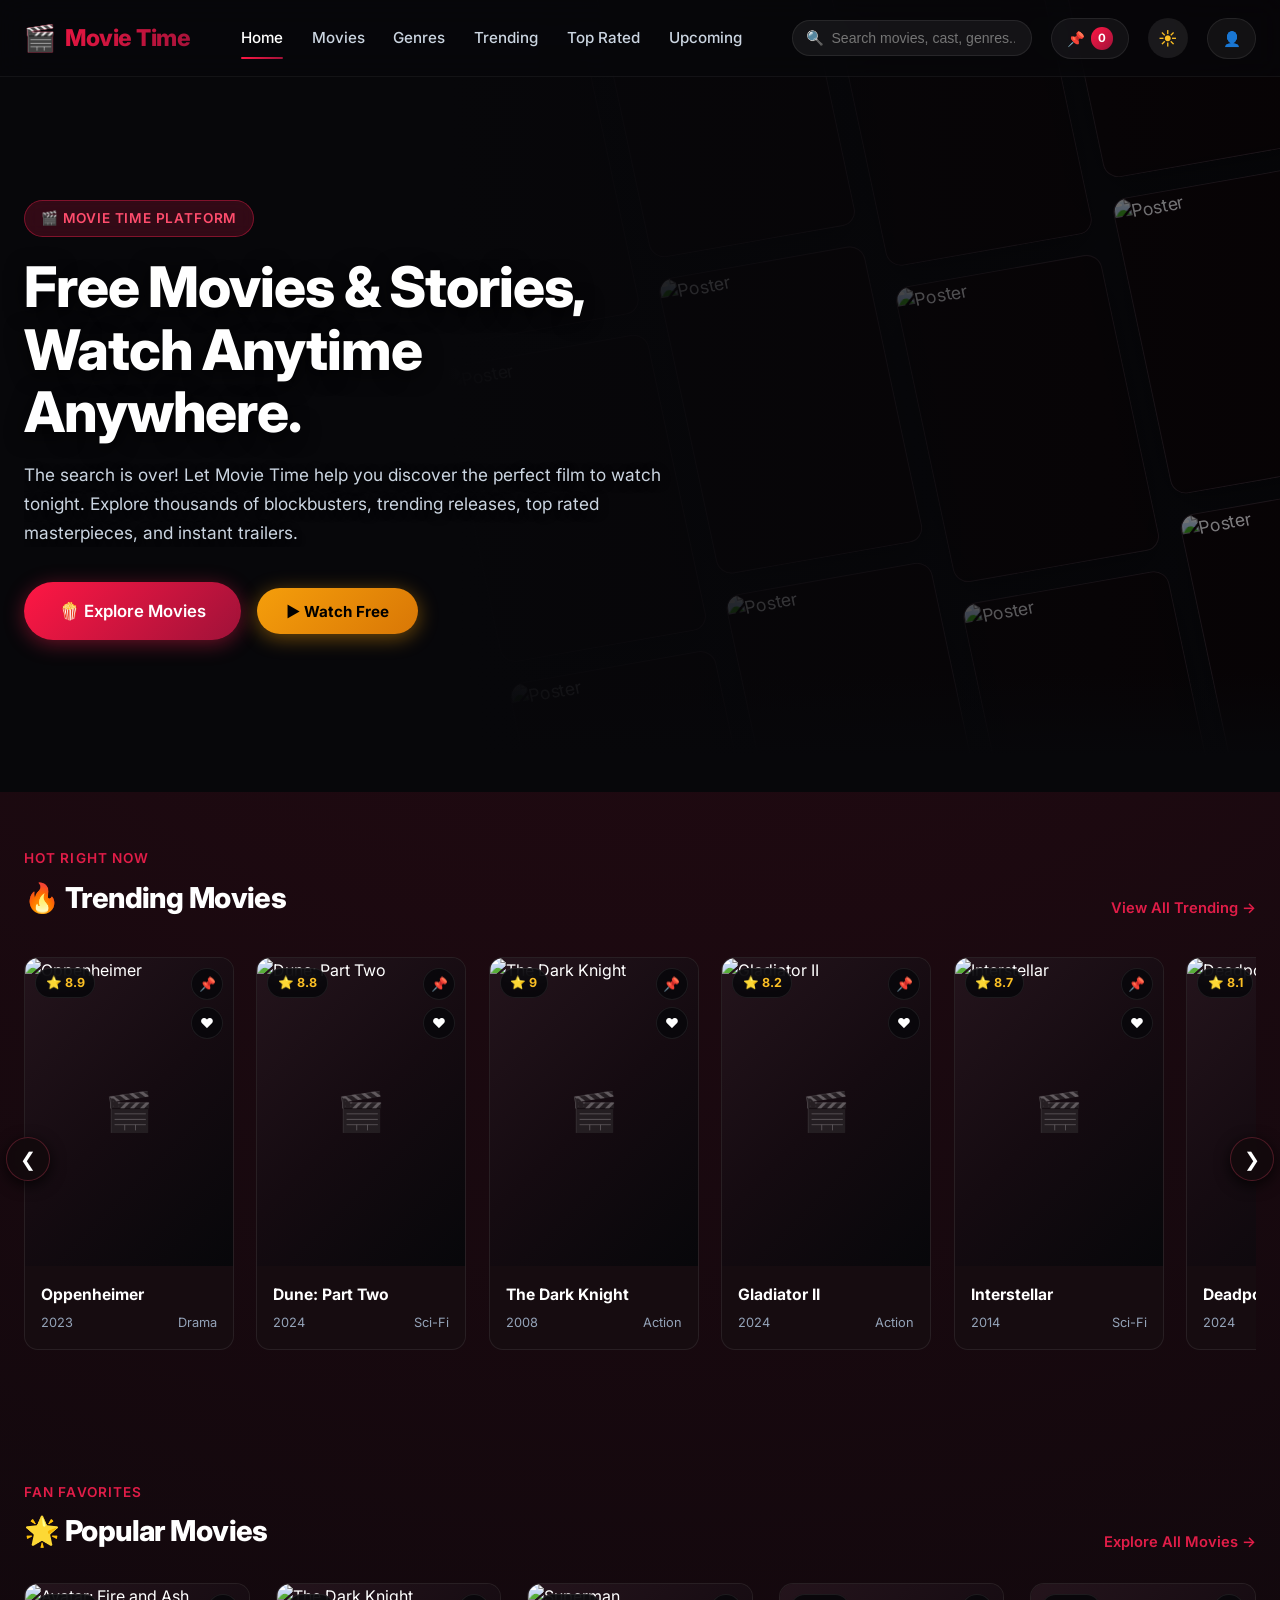
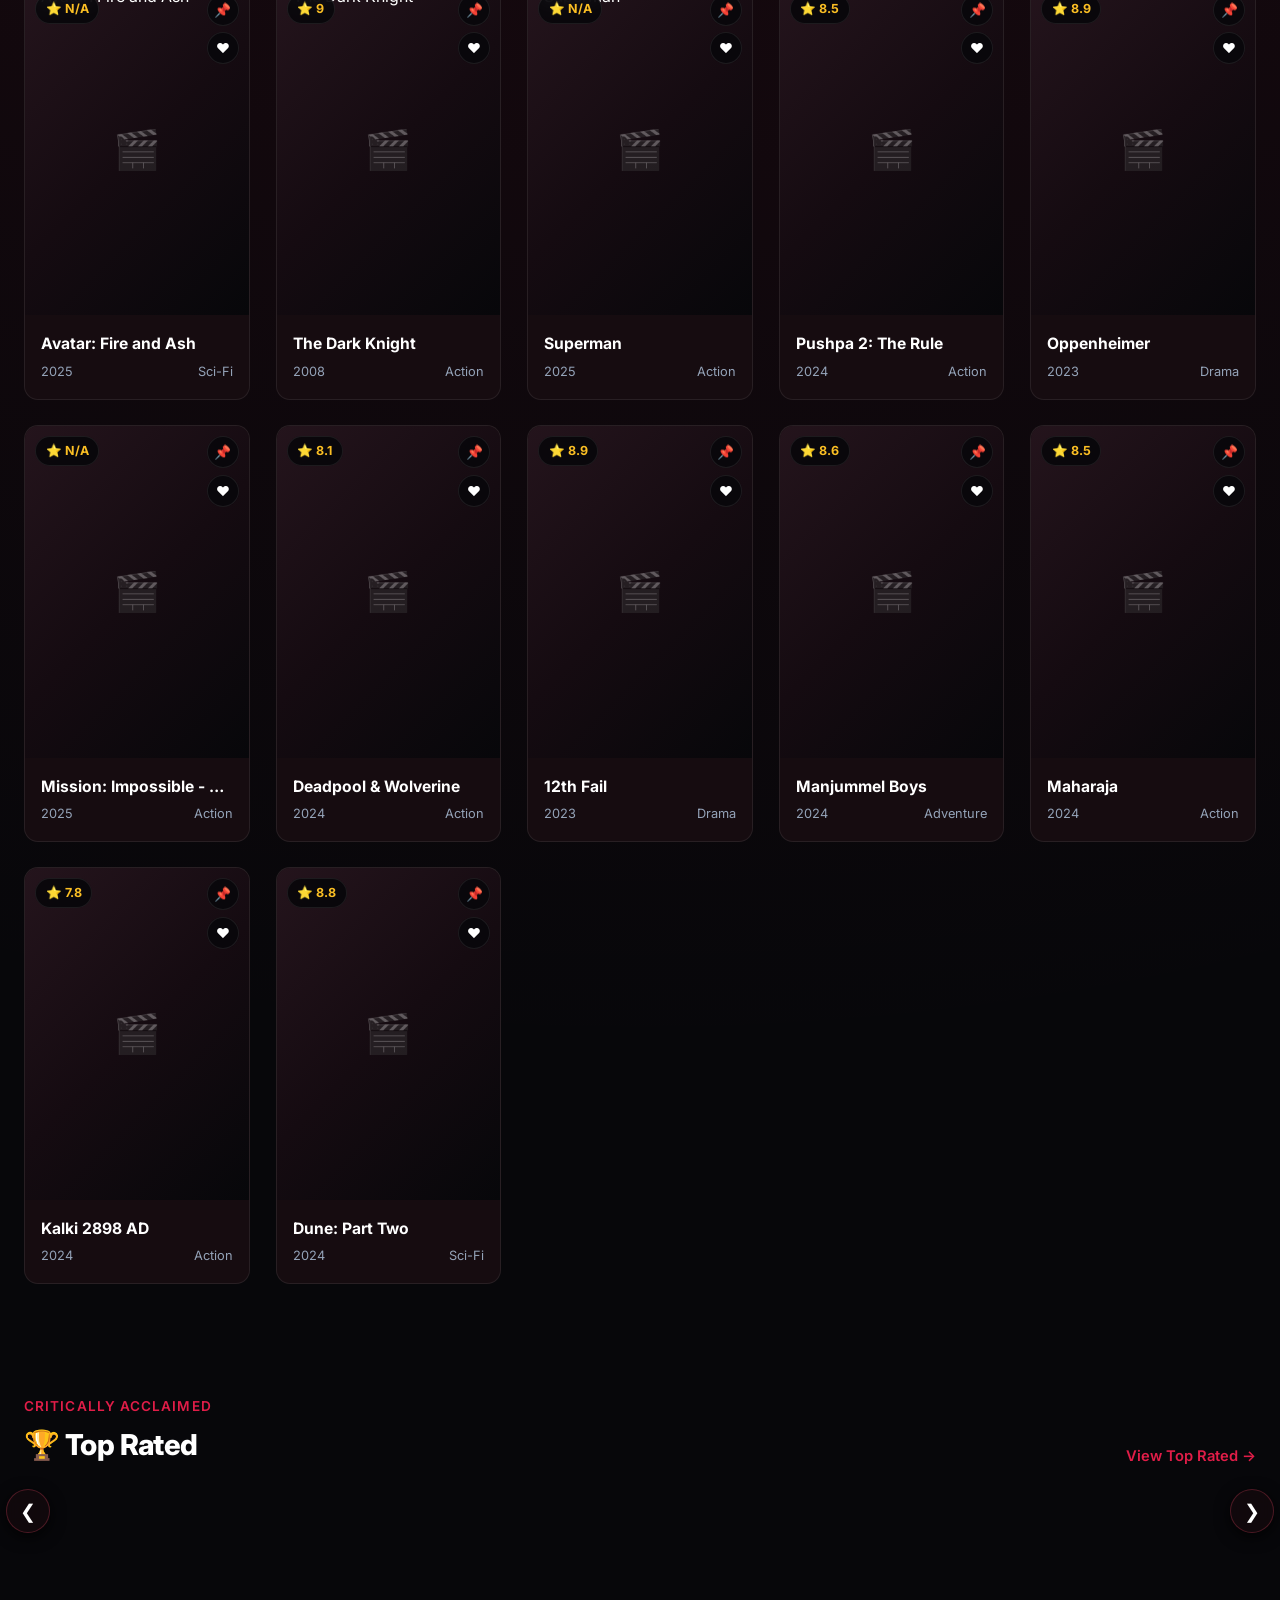
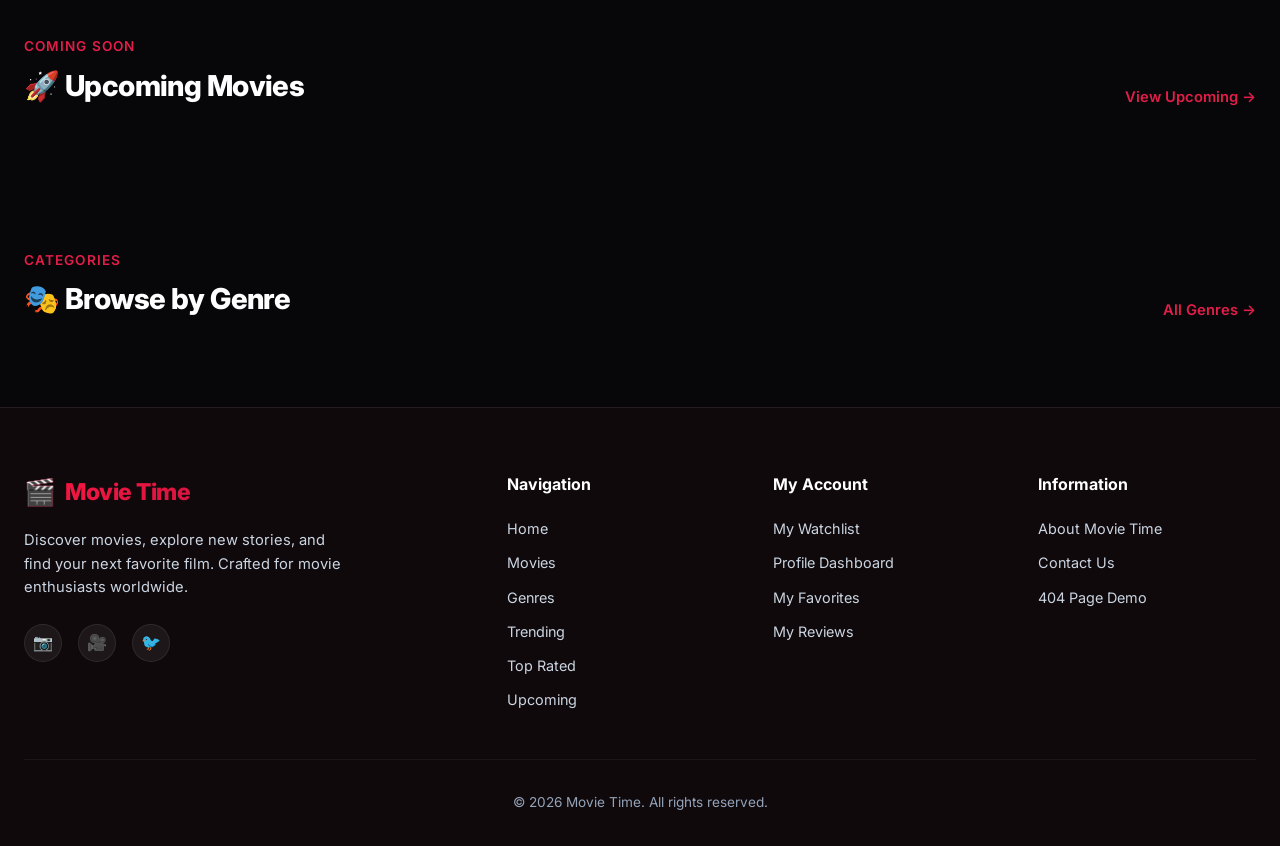
==== commit 1bbd1034: "Add files via upload" ====
--- a/index.html
+++ b/index.html
@@ -2,614 +2,10 @@
 <html lang="en">
 <head>
   <meta charset="UTF-8">
-  <meta name="viewport" content="width=device-width, initial-scale=1.0">
-  <title>CityCare - Citizen Civic Issue Reporting Platform</title>
-  <meta name="description" content="CityCare allows citizens to report public issues like potholes, garbage, water leaks, streetlights, and drainage directly to local city authorities.">
-  <link rel="stylesheet" href="css/style.css">
+  <meta http-equiv="refresh" content="0; url=Movie-Time/index.html">
+  <title>Movie Time - Redirecting...</title>
 </head>
 <body>
-
-  <!-- Navigation Bar -->
-  <nav class="navbar">
-    <div class="container">
-      <a href="#home" class="brand-logo" id="nav-brand">
-        <svg viewBox="0 0 24 24">
-          <path d="M12 2L2 7l10 5 10-5-10-5zM2 17l10 5 10-5M2 12l10 5 10-5"/>
-        </svg>
-        <span>CityCare</span>
-      </a>
-
-      <ul class="nav-links">
-        <li><a href="#home" class="active">Home</a></li>
-        <li><a href="#categories">Categories</a></li>
-        <li><a href="#report">Report Problem</a></li>
-        <li><a href="#track">Track Complaint</a></li>
-        <li><a href="#about">About</a></li>
-      </ul>
-
-      <div class="nav-actions">
-        <a href="admin.html" class="btn btn-outline btn-sm">Admin Portal &rarr;</a>
-        <button class="hamburger-btn" id="hamburger-toggle" aria-label="Toggle Navigation Menu">
-          <svg width="28" height="28" viewBox="0 0 24 24" fill="none" stroke="currentColor" stroke-width="2">
-            <line x1="3" y1="12" x2="21" y2="12"></line>
-            <line x1="3" y1="6" x2="21" y2="6"></line>
-            <line x1="3" y1="18" x2="21" y2="18"></line>
-          </svg>
-        </button>
-      </div>
-    </div>
-
-    <!-- Mobile Navigation Drawer -->
-    <div class="mobile-nav-drawer" id="mobile-drawer">
-      <a href="#home">Home</a>
-      <a href="#categories">Categories</a>
-      <a href="#report">Report Problem</a>
-      <a href="#track">Track Complaint</a>
-      <a href="#about">About</a>
-      <a href="admin.html" style="color: var(--primary-blue); font-weight: 700;">Go to Admin Dashboard &rarr;</a>
-    </div>
-  </nav>
-
-  <!-- Hero Section -->
-  <section class="hero-section" id="home">
-    <div class="container">
-      <div class="hero-grid">
-        <div class="hero-content">
-          <span class="section-tag">Empowering Citizens & City Authorities</span>
-          <h1>Make Your City Better, <span>One Report at a Time</span></h1>
-          <p class="hero-subtitle">
-            Spot a problem? Report it. Track it. Help your community get public issues resolved quickly and transparently.
-          </p>
-          <div class="hero-cta">
-            <a href="#report" class="btn btn-primary btn-lg">
-              <svg width="20" height="20" viewBox="0 0 24 24" fill="none" stroke="currentColor" stroke-width="2.5">
-                <line x1="12" y1="5" x2="12" y2="19"></line>
-                <line x1="5" y1="12" x2="19" y2="12"></line>
-              </svg>
-              Report a Problem
-            </a>
-            <a href="#track" class="btn btn-secondary btn-lg">
-              <svg width="20" height="20" viewBox="0 0 24 24" fill="none" stroke="currentColor" stroke-width="2.5">
-                <circle cx="11" cy="11" r="8"></circle>
-                <line x1="21" y1="21" x2="16.65" y2="16.65"></line>
-              </svg>
-              Track Complaint
-            </a>
-          </div>
-        </div>
-
-        <div class="hero-banner-card">
-          <svg class="hero-illustration" viewBox="0 0 500 320" fill="none" xmlns="http://www.w3.org/2000/svg">
-            <rect width="500" height="320" rx="16" fill="#E3F2FD"/>
-            <!-- City Skyline Backdrop -->
-            <path d="M40 260V180H90V140H140V260H40Z" fill="#BBDEFB"/>
-            <path d="M160 260V120H220V90H280V260H160Z" fill="#90CAF9"/>
-            <path d="M300 260V150H360V110H420V260H300Z" fill="#BBDEFB"/>
-            <!-- Road & Markings -->
-            <rect x="0" y="250" width="500" height="70" fill="#1565C0"/>
-            <line x1="20" y1="285" x2="80" y2="285" stroke="#FFFFFF" stroke-width="4" stroke-dasharray="10 10"/>
-            <line x1="140" y1="285" x2="200" y2="285" stroke="#FFFFFF" stroke-width="4" stroke-dasharray="10 10"/>
-            <line x1="260" y1="285" x2="320" y2="285" stroke="#FFFFFF" stroke-width="4" stroke-dasharray="10 10"/>
-            <line x1="380" y1="285" x2="440" y2="285" stroke="#FFFFFF" stroke-width="4" stroke-dasharray="10 10"/>
-            <!-- Pin Card Overlay -->
-            <rect x="180" y="40" width="220" height="90" rx="12" fill="#FFFFFF" filter="drop-shadow(0px 8px 16px rgba(13, 71, 161, 0.15))"/>
-            <circle cx="215" cy="70" r="18" fill="#1565C0"/>
-            <path d="M215 62L219 70H211L215 62Z" fill="#FFFFFF"/>
-            <text x="245" y="70" font-family="'Plus Jakarta Sans', sans-serif" font-weight="bold" font-size="14" fill="#0D47A1">Pothole Reported</text>
-            <text x="245" y="88" font-family="'Plus Jakarta Sans', sans-serif" font-size="11" fill="#64748B">Main Market Rd • Priority: High</text>
-            <rect x="245" y="96" width="70" height="16" rx="8" fill="#E3F2FD"/>
-            <text x="254" y="108" font-family="'Plus Jakarta Sans', sans-serif" font-weight="bold" font-size="9" fill="#1565C0">IN PROGRESS</text>
-          </svg>
-        </div>
-      </div>
-    </div>
-  </section>
-
-  <!-- Impact Stats Counter Banner -->
-  <section class="stats-strip">
-    <div class="container">
-      <div class="stats-grid">
-        <div class="stat-item">
-          <div class="stat-number" id="stat-resolved-count">1,840+</div>
-          <div class="stat-label">Issues Resolved</div>
-        </div>
-        <div class="stat-item">
-          <div class="stat-number">24 Hours</div>
-          <div class="stat-label">Average Response Time</div>
-        </div>
-        <div class="stat-item">
-          <div class="stat-number">98.5%</div>
-          <div class="stat-label">Citizen Satisfaction</div>
-        </div>
-        <div class="stat-item">
-          <div class="stat-number" id="stat-active-citizens">12,400+</div>
-          <div class="stat-label">Active Community Members</div>
-        </div>
-      </div>
-    </div>
-  </section>
-
-  <!-- Problem Categories Section -->
-  <section class="categories-section" id="categories">
-    <div class="container">
-      <div class="section-header">
-        <span class="section-tag">Public Issue Categories</span>
-        <h2 class="section-title">What Issue Are You Facing?</h2>
-        <p class="section-description">Select a category below to quickly file your complaint with local municipal departments.</p>
-      </div>
-
-      <div class="category-grid">
-        <div class="category-card" data-category="Garbage">
-          <div class="category-icon-wrapper">
-            <svg viewBox="0 0 24 24"><path d="M19 4h-3.5l-1-1h-5l-1 1H5v2h14M6 19a2 2 0 002 2h8a2 2 0 002-2V7H6v12z"/></svg>
-          </div>
-          <h3>Garbage & Waste</h3>
-          <p>Uncollected trash, illegal dumping sites, public bins overflowing.</p>
-          <span class="category-action">Report Waste Issue &rarr;</span>
-        </div>
-
-        <div class="category-card" data-category="Road & Potholes">
-          <div class="category-icon-wrapper">
-            <svg viewBox="0 0 24 24"><path d="M18.92 6.01C18.72 5.42 18.16 5 17.5 5h-11c-.66 0-1.21.42-1.42 1.01L3 12v8c0 .55.45 1 1 1h1c.55 0 1-.45 1-1v-1h12v1c0 .55.45 1 1 1h1c.55 0 1-.45 1-1v-8l-2.08-5.99zM6.85 7h10.29l1.04 3H5.81l1.04-3zM19 17H5v-4h14v4z"/></svg>
-          </div>
-          <h3>Road & Potholes</h3>
-          <p>Damaged roads, dangerous potholes, broken speed bumps.</p>
-          <span class="category-action">Report Road Issue &rarr;</span>
-        </div>
-
-        <div class="category-card" data-category="Water Leakage">
-          <div class="category-icon-wrapper">
-            <svg viewBox="0 0 24 24"><path d="M12 2.69l5.66 5.66a8 8 0 11-11.31 0z"/></svg>
-          </div>
-          <h3>Water Leakage</h3>
-          <p>Broken pipelines, leaking clean water, main supply line bursts.</p>
-          <span class="category-action">Report Leakage &rarr;</span>
-        </div>
-
-        <div class="category-card" data-category="Streetlights">
-          <div class="category-icon-wrapper">
-            <svg viewBox="0 0 24 24"><path d="M9 21h6v-2H9v2zm3-19a7 7 0 00-7 7c0 2.38 1.19 4.47 3 5.74V17c0 .55.45 1 1 1h6c.55 0 1-.45 1-1v-2.26c1.81-1.27 3-3.36 3-5.74a7 7 0 00-7-7z"/></svg>
-          </div>
-          <h3>Streetlights</h3>
-          <p>Non-functional street lamps, broken poles, dark stretches.</p>
-          <span class="category-action">Report Streetlight &rarr;</span>
-        </div>
-
-        <div class="category-card" data-category="Drainage">
-          <div class="category-icon-wrapper">
-            <svg viewBox="0 0 24 24"><path d="M12 2a10 10 0 100 20 10 10 0 000-20zm1 14.93V18h-2v-1.07A7.001 7.001 0 015.07 13H4v-2h1.07A7.001 7.001 0 0111 5.07V4h2v1.07A7.001 7.001 0 0118.93 11H20v2h-1.07A7.001 7.001 0 0113 16.93z"/></svg>
-          </div>
-          <h3>Drainage & Overflow</h3>
-          <p>Blocked stormwater drains, sewage overflow, standing rainwater.</p>
-          <span class="category-action">Report Drainage Issue &rarr;</span>
-        </div>
-
-        <div class="category-card" data-category="Other">
-          <div class="category-icon-wrapper">
-            <svg viewBox="0 0 24 24"><path d="M12 2C6.48 2 2 6.48 2 12s4.48 10 10 10 10-4.48 10-10S17.52 2 12 2zm1 15h-2v-6h2v6zm0-8h-2V7h2v2z"/></svg>
-          </div>
-          <h3>Other Public Issues</h3>
-          <p>Fallen trees, damaged public parks, broken signboards, noise.</p>
-          <span class="category-action">Report Other Issue &rarr;</span>
-        </div>
-      </div>
-    </div>
-  </section>
-
-  <!-- How It Works Section -->
-  <section class="how-it-works-section">
-    <div class="container">
-      <div class="section-header">
-        <span class="section-tag">Simple 3-Step Workflow</span>
-        <h2 class="section-title">How CityCare Works</h2>
-        <p class="section-description">Connecting citizens directly with municipal authorities in three seamless steps.</p>
-      </div>
-
-      <div class="steps-grid">
-        <div class="step-card">
-          <div class="step-number">1</div>
-          <h3>Spot a Problem</h3>
-          <p>Notice a civic issue in your neighborhood like broken roads, uncleaned trash, or dark streetlights.</p>
-        </div>
-
-        <div class="step-card">
-          <div class="step-number">2</div>
-          <h3>Report It</h3>
-          <p>Upload a clear photo, enter the location details, select the urgency level, and submit the complaint.</p>
-        </div>
-
-        <div class="step-card">
-          <div class="step-number">3</div>
-          <h3>Track & Resolve</h3>
-          <p>City officials review your report, assign field teams, update progress, and resolve the issue.</p>
-        </div>
-      </div>
-    </div>
-  </section>
-
-  <!-- Report Problem Form Section -->
-  <section class="report-section" id="report">
-    <div class="container">
-      <div class="section-header">
-        <span class="section-tag">Citizen Complaint Portal</span>
-        <h2 class="section-title">Report a Civic Problem</h2>
-        <p class="section-description">Fill out the form below. CityCare immediately routes your complaint to responsible department teams.</p>
-      </div>
-
-      <div class="form-wrapper">
-        <form id="complaint-form" novalidate>
-          <div class="form-grid">
-            
-            <!-- Citizen Full Name -->
-            <div class="form-group">
-              <label for="fullName" class="form-label">Full Name <span class="required">*</span></label>
-              <input type="text" id="fullName" class="form-control" placeholder="e.g. Ramesh Kumar" required>
-            </div>
-
-            <!-- Phone Number -->
-            <div class="form-group">
-              <label for="phoneNumber" class="form-label">Phone Number <span style="font-weight: normal; color: var(--text-muted);">(Optional)</span></label>
-              <input type="tel" id="phoneNumber" class="form-control" placeholder="e.g. +91 98765 43210">
-            </div>
-
-            <!-- Problem Category -->
-            <div class="form-group">
-              <label for="category" class="form-label">Problem Category <span class="required">*</span></label>
-              <select id="category" class="form-control" required>
-                <option value="" disabled selected>Select category...</option>
-                <option value="Garbage">Garbage & Waste</option>
-                <option value="Road & Potholes">Road & Potholes</option>
-                <option value="Water Leakage">Water Leakage</option>
-                <option value="Streetlights">Streetlights</option>
-                <option value="Drainage">Drainage & Overflow</option>
-                <option value="Other">Other Public Issues</option>
-              </select>
-            </div>
-
-            <!-- Problem Title -->
-            <div class="form-group">
-              <label for="title" class="form-label">Problem Title <span class="required">*</span></label>
-              <input type="text" id="title" class="form-control" placeholder="Brief summary (e.g. Large pothole near Sector 5 market)" required>
-            </div>
-
-            <!-- Area / Location -->
-            <div class="form-group full-width">
-              <label for="location" class="form-label">Area / Location <span class="required">*</span></label>
-              <div class="location-input-group">
-                <input type="text" id="location" class="form-control" placeholder="Street address, landmark, or area name" required>
-                <button type="button" class="btn-locate" id="btn-detect-location">
-                  <svg width="16" height="16" viewBox="0 0 24 24" fill="none" stroke="currentColor" stroke-width="2">
-                    <circle cx="12" cy="12" r="10"></circle>
-                    <polygon points="12 8 8 12 12 16 12 8"></polygon>
-                  </svg>
-                  Detect Location
-                </button>
-              </div>
-            </div>
-
-            <!-- Problem Description -->
-            <div class="form-group full-width">
-              <label for="description" class="form-label">Detailed Description <span class="required">*</span></label>
-              <textarea id="description" class="form-control" rows="4" placeholder="Provide details such as exact landmarks, severity, or how long the problem has existed..." required></textarea>
-            </div>
-
-            <!-- Photo Upload Dropzone -->
-            <div class="form-group full-width">
-              <label class="form-label">Upload Issue Photo <span style="font-weight: normal; color: var(--text-muted);">(Optional but recommended)</span></label>
-              
-              <div class="dropzone" id="upload-dropzone">
-                <div class="dropzone-content">
-                  <svg viewBox="0 0 24 24">
-                    <path d="M19.35 10.04C18.67 6.59 15.64 4 12 4 9.11 4 6.6 5.64 5.35 8.04 2.34 8.36 0 10.91 0 14c0 3.31 2.69 6 6 6h13c2.76 0 5-2.24 5-5 0-2.64-2.05-4.78-4.65-4.96zM14 13v4h-4v-4H7l5-5 5 5h-3z"/>
-                  </svg>
-                  <div class="dropzone-text">Click or Drag & Drop photo here</div>
-                  <div class="dropzone-hint">Supports JPG, PNG, WEBP (Max size: 5MB)</div>
-                </div>
-                <input type="file" id="photo-file" class="file-input-hidden" accept="image/*">
-              </div>
-
-              <!-- Live Photo Preview -->
-              <div class="image-preview-container" id="preview-container">
-                <img id="image-preview" class="image-preview-img" src="" alt="Uploaded Issue Preview">
-                <button type="button" class="btn-remove-image" id="btn-remove-image" title="Remove photo">&times;</button>
-              </div>
-            </div>
-
-            <!-- Priority Radios -->
-            <div class="form-group full-width">
-              <label class="form-label">Priority Level <span class="required">*</span></label>
-              <div class="priority-selector">
-                <div class="priority-option">
-                  <input type="radio" name="priority" id="priority-low" value="Low">
-                  <label for="priority-low" class="priority-label">
-                    <span class="priority-dot dot-low"></span> Low
-                  </label>
-                </div>
-                <div class="priority-option">
-                  <input type="radio" name="priority" id="priority-medium" value="Medium" checked>
-                  <label for="priority-medium" class="priority-label">
-                    <span class="priority-dot dot-medium"></span> Medium
-                  </label>
-                </div>
-                <div class="priority-option">
-                  <input type="radio" name="priority" id="priority-high" value="High">
-                  <label for="priority-high" class="priority-label">
-                    <span class="priority-dot dot-high"></span> High
-                  </label>
-                </div>
-              </div>
-            </div>
-
-          </div>
-
-          <div style="margin-top: 32px; text-align: center;">
-            <button type="submit" class="btn btn-primary btn-lg" style="min-width: 240px;">
-              Submit Complaint &rarr;
-            </button>
-          </div>
-        </form>
-      </div>
-    </div>
-  </section>
-
-  <!-- Track Complaint Section -->
-  <section class="track-section" id="track">
-    <div class="container">
-      <div class="section-header">
-        <span class="section-tag">Live Complaint Lookup</span>
-        <h2 class="section-title">Track Your Complaint Status</h2>
-        <p class="section-description">Enter your unique CityCare Complaint ID to check real-time updates from government departments.</p>
-      </div>
-
-      <div class="track-search-box">
-        <div class="search-input-group">
-          <input type="text" id="track-id-input" placeholder="Enter Complaint ID (e.g. CC-2026-0101)">
-          <button type="button" class="btn btn-primary" id="btn-track-submit">
-            Search
-          </button>
-        </div>
-
-        <div class="sample-ids-wrapper">
-          <span>Try Demo IDs:</span>
-          <button class="sample-chip" data-id="CC-2026-0101">CC-2026-0101</button>
-          <button class="sample-chip" data-id="CC-2026-0102">CC-2026-0102</button>
-          <button class="sample-chip" data-id="CC-2026-0103">CC-2026-0103</button>
-          <button class="sample-chip" data-id="CC-2026-0104">CC-2026-0104</button>
-        </div>
-      </div>
-
-      <!-- Track Results Card -->
-      <div class="track-result-card" id="track-result-card">
-        <div class="track-header">
-          <div>
-            <div class="track-id-title" id="res-id">CC-2026-0000</div>
-            <div style="font-size: 0.875rem; color: var(--text-muted);" id="res-date">Submitted on Sept 12, 2026</div>
-          </div>
-          <div style="display: flex; gap: 12px;">
-            <span class="badge badge-priority-high" id="res-priority-badge">HIGH PRIORITY</span>
-            <span class="badge badge-pending" id="res-status-badge">PENDING</span>
-          </div>
-        </div>
-
-        <div class="track-body">
-          
-          <!-- Visual Timeline Stepper -->
-          <div class="timeline-stepper">
-            <div class="timeline-progress-line" id="timeline-progress-bar"></div>
-            
-            <div class="timeline-step" id="step-submitted">
-              <div class="step-bubble">1</div>
-              <div class="step-label">Submitted</div>
-            </div>
-
-            <div class="timeline-step" id="step-pending">
-              <div class="step-bubble">2</div>
-              <div class="step-label">Pending</div>
-            </div>
-
-            <div class="timeline-step" id="step-assigned">
-              <div class="step-bubble">3</div>
-              <div class="step-label">Assigned</div>
-            </div>
-
-            <div class="timeline-step" id="step-in-progress">
-              <div class="step-bubble">4</div>
-              <div class="step-label">In Progress</div>
-            </div>
-
-            <div class="timeline-step" id="step-resolved">
-              <div class="step-bubble">5</div>
-              <div class="step-label">Resolved</div>
-            </div>
-          </div>
-
-          <!-- Complaint Information Grid -->
-          <div class="track-details-grid">
-            <div>
-              <div class="detail-group">
-                <div class="detail-label">Problem Category</div>
-                <div class="detail-value" id="res-category">Road & Potholes</div>
-              </div>
-
-              <div class="detail-group">
-                <div class="detail-label">Issue Title</div>
-                <div class="detail-value" id="res-title">Pothole near main junction</div>
-              </div>
-
-              <div class="detail-group">
-                <div class="detail-label">Location / Area</div>
-                <div class="detail-value" id="res-location">MG Road, Sector 4</div>
-              </div>
-
-              <div class="detail-group">
-                <div class="detail-label">Description</div>
-                <div class="detail-value" id="res-description" style="font-weight: normal; color: var(--text-dark);">
-                  Large pothole causing traffic obstruction.
-                </div>
-              </div>
-
-              <div class="detail-group" id="res-admin-remarks-group" style="display: none;">
-                <div class="detail-label" style="color: var(--primary-blue);">Official Dept Remarks</div>
-                <div class="detail-value" id="res-admin-remarks" style="background-color: var(--light-blue); padding: 12px; border-radius: var(--radius-md); font-size: 0.95rem;">
-                  Field crew assigned. Repair work scheduled.
-                </div>
-              </div>
-            </div>
-
-            <!-- Uploaded Image View -->
-            <div>
-              <div class="detail-label">Uploaded Image</div>
-              <div class="track-photo-container">
-                <img id="res-photo" src="" alt="Issue Photo">
-              </div>
-            </div>
-          </div>
-
-        </div>
-      </div>
-
-      <!-- Error Not Found Card -->
-      <div class="track-error-card" id="track-error-card">
-        <svg width="48" height="48" viewBox="0 0 24 24" fill="none" stroke="currentColor" stroke-width="2" style="margin-bottom: 12px;">
-          <circle cx="12" cy="12" r="10"></circle>
-          <line x1="12" y1="8" x2="12" y2="12"></line>
-          <line x1="12" y1="16" x2="12.01" y2="16"></line>
-        </svg>
-        <h3 style="font-size: 1.25rem; font-weight: 700; margin-bottom: 8px;">Complaint Not Found</h3>
-        <p style="font-size: 0.95rem;">We couldn't find any complaint matching ID "<span id="error-input-id"></span>". Please double-check the Complaint ID and search again.</p>
-      </div>
-
-    </div>
-  </section>
-
-  <!-- About & FAQ Section -->
-  <section class="about-section" id="about">
-    <div class="container">
-      <div class="section-header">
-        <span class="section-tag">Transparency & Trust</span>
-        <h2 class="section-title">About CityCare Platform</h2>
-        <p class="section-description">CityCare bridges the gap between urban residents and local municipal infrastructure teams.</p>
-      </div>
-
-      <div class="faq-accordion">
-        <div class="faq-item active">
-          <button class="faq-question">
-            <span>How fast are reported complaints reviewed by authorities?</span>
-            <svg class="faq-icon" width="20" height="20" viewBox="0 0 24 24" fill="none" stroke="currentColor" stroke-width="2"><polyline points="6 9 12 15 18 9"></polyline></svg>
-          </button>
-          <div class="faq-answer">
-            Complaints submitted via CityCare are instantly digitized and routed to the corresponding zonal municipal department. High-priority issues are typically reviewed within 4 hours.
-          </div>
-        </div>
-
-        <div class="faq-item">
-          <button class="faq-question">
-            <span>Do I need to create an account to submit a report?</span>
-            <svg class="faq-icon" width="20" height="20" viewBox="0 0 24 24" fill="none" stroke="currentColor" stroke-width="2"><polyline points="6 9 12 15 18 9"></polyline></svg>
-          </button>
-          <div class="faq-answer">
-            No registration is required! You can file complaints immediately by entering your name and location. You receive a unique Complaint ID (e.g. CC-2026-0001) to track progress anytime.
-          </div>
-        </div>
-
-        <div class="faq-item">
-          <button class="faq-question">
-            <span>What happens after a complaint status changes to Resolved?</span>
-            <svg class="faq-icon" width="20" height="20" viewBox="0 0 24 24" fill="none" stroke="currentColor" stroke-width="2"><polyline points="6 9 12 15 18 9"></polyline></svg>
-          </button>
-          <div class="faq-answer">
-            When field inspectors complete work on-site, they mark the complaint as "Resolved" in the Admin Dashboard, which immediately updates your tracking page status timeline.
-          </div>
-        </div>
-      </div>
-    </div>
-  </section>
-
-  <!-- Footer -->
-  <footer class="footer">
-    <div class="container">
-      <div class="footer-grid">
-        <div class="footer-brand">
-          <div class="brand-logo" style="color: #FFFFFF;">
-            <svg viewBox="0 0 24 24" fill="#FFFFFF"><path d="M12 2L2 7l10 5 10-5-10-5zM2 17l10 5 10-5M2 12l10 5 10-5"/></svg>
-            <span>CityCare</span>
-          </div>
-          <p>Citizen-to-Government Civic Issue Resolution Network. Empowering smarter, cleaner, and safer cities.</p>
-        </div>
-
-        <div>
-          <div class="footer-title">Quick Links</div>
-          <ul class="footer-links">
-            <li><a href="#home">Home</a></li>
-            <li><a href="#categories">Categories</a></li>
-            <li><a href="#report">Report Issue</a></li>
-            <li><a href="#track">Track Status</a></li>
-          </ul>
-        </div>
-
-        <div>
-          <div class="footer-title">Administration</div>
-          <ul class="footer-links">
-            <li><a href="admin.html">Municipal Admin Portal</a></li>
-            <li><a href="admin.html">Department Login</a></li>
-            <li><a href="#track">Public Dashboard</a></li>
-          </ul>
-        </div>
-
-        <div>
-          <div class="footer-title">Helpline Contacts</div>
-          <ul class="footer-links">
-            <li><span style="opacity: 0.8;">Toll Free: 1800-CITY-CARE</span></li>
-            <li><span style="opacity: 0.8;">Emergency Control Room</span></li>
-            <li><span style="opacity: 0.8;">Email: support@citycare.gov.in</span></li>
-          </ul>
-        </div>
-      </div>
-
-      <div class="footer-bottom">
-        <div>&copy; 2026 CityCare Civic Technology Network. All rights reserved.</div>
-        <div>White + Blue Theme • Working Frontend Prototype</div>
-      </div>
-    </div>
-  </footer>
-
-  <!-- Submission Success Modal -->
-  <div class="modal-overlay" id="success-modal">
-    <div class="modal-card">
-      <div class="modal-icon-success">
-        <svg viewBox="0 0 24 24">
-          <path d="M9 16.17L4.83 12l-1.42 1.41L9 19 21 7l-1.41-1.41z"/>
-        </svg>
-      </div>
-      <h3 style="font-size: 1.5rem; font-weight: 800; color: var(--dark-blue);">Complaint Submitted Successfully!</h3>
-      <p style="color: var(--text-muted); margin-top: 8px;">Your report has been logged and assigned to local municipal department authorities.</p>
-
-      <div class="complaint-id-box" id="modal-complaint-id">
-        CC-2026-0001
-      </div>
-
-      <p style="font-size: 0.875rem; color: var(--text-muted); margin-bottom: 24px;">
-        Please save or copy this Complaint ID to track status updates.
-      </p>
-
-      <div style="display: flex; gap: 12px; justify-content: center;">
-        <button class="btn btn-secondary" id="btn-copy-id">
-          Copy ID
-        </button>
-        <button class="btn btn-primary" id="btn-modal-track">
-          Track Complaint Now &rarr;
-        </button>
-      </div>
-    </div>
-  </div>
-
-  <!-- Toast Notification Container -->
-  <div class="toast-container" id="toast-container"></div>
-
-  <!-- Supabase CDN SDK & Application Scripts -->
-  <script src="https://cdn.jsdelivr.net/npm/@supabase/supabase-js@2"></script>
-  <script src="js/config.js"></script>
-  <script src="js/supabaseClient.js"></script>
-  <script src="js/script.js"></script>
+  <p>Redirecting to <a href="Movie-Time/index.html">Movie Time</a>...</p>
 </body>
 </html>
